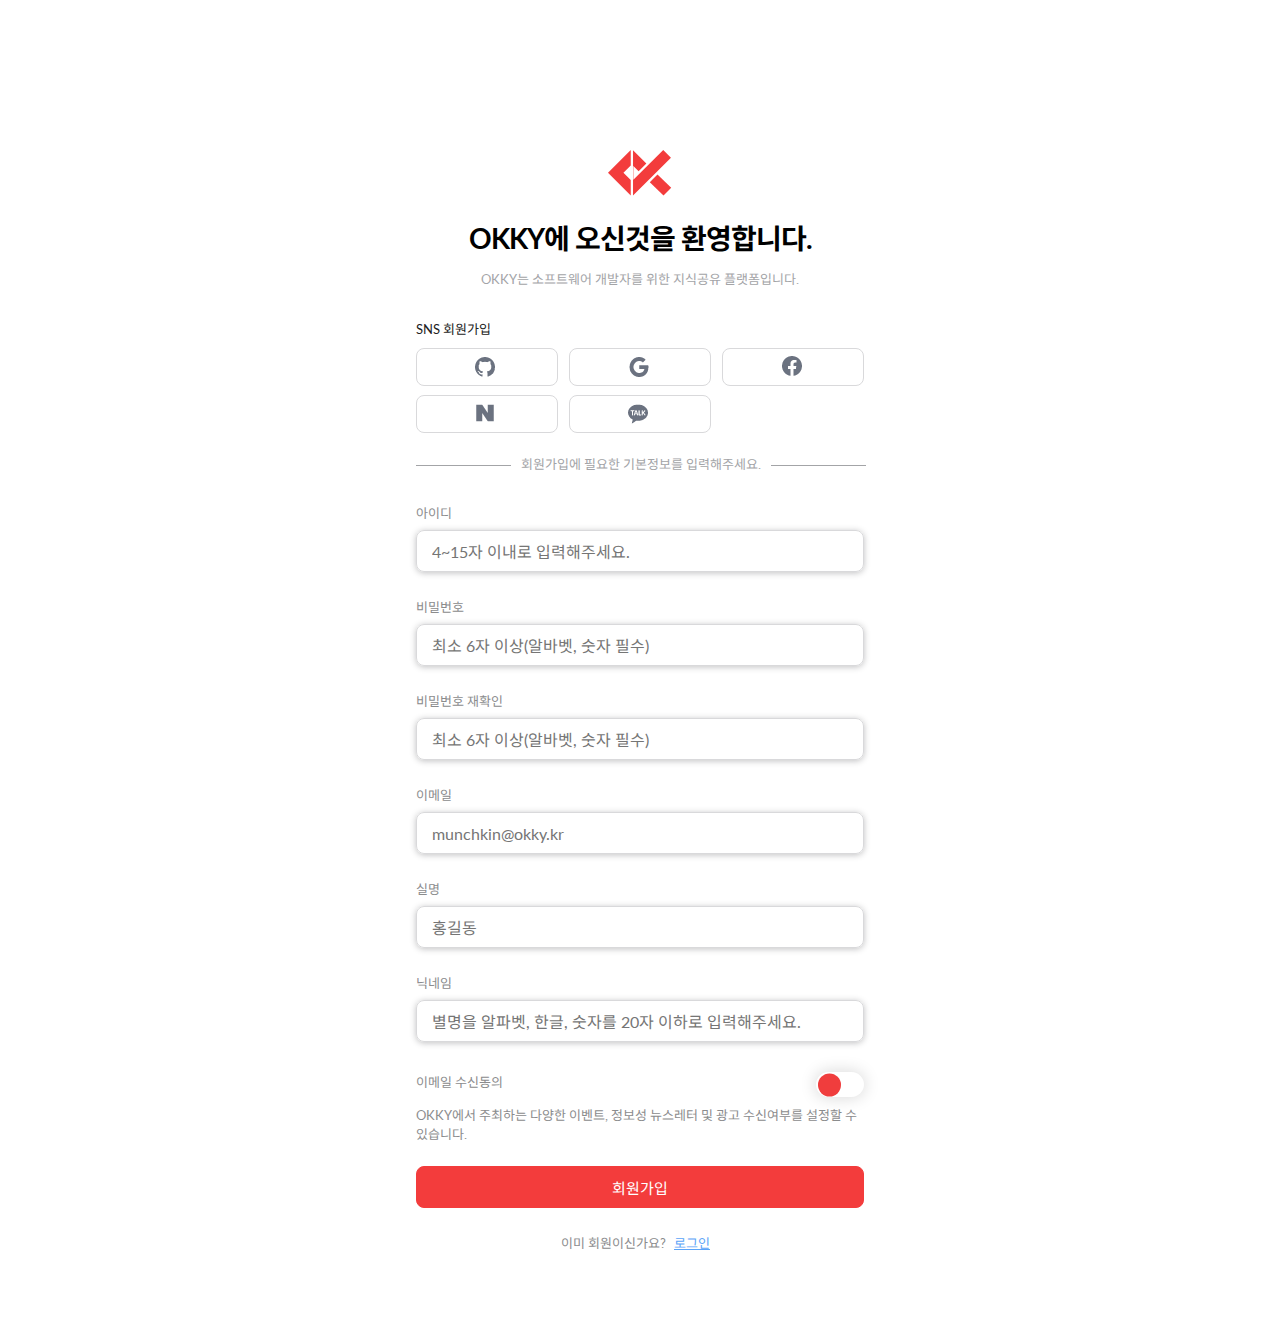
==== join.html @ 72973d8d "joinfinddd" ====
<!DOCTYPE html>
<html lang="en">
<head>
    <meta charset="UTF-8">
    <meta http-equiv="X-UA-Compatible" content="IE=edge">
    <meta name="viewport" content="width=device-width, initial-scale=1.0">
    <title>Okky</title>
    <link rel="stylesheet" href="./css/reset.css">
    <link rel="stylesheet" href="./css/Okky-1.css">
</head>
<body>
  <div id="div1">
        <a href="./kjh.html"><img class="logo" src="./img/okky.svg" alt="OKKY Logo"></a>
        <h2>OKKY에 오신것을 환영합니다.</h2>
        <p class="hh">OKKY는 소프트웨어 개발자를 위한 지식공유 플랫폼입니다.</p>
        <div class="div2">
            <span>SNS 회원가입</span>
            <div class="aimages">
                <a class="aa" href="https://github.com/login?client_id=ecbb8f7b235f3b66ae8e&return_to=%2Flogin%2Foauth%2Fauthorize%3Fclient_id%3Decbb8f7b235f3b66ae8e%26redirect_uri%3Dhttps%253A%252F%252Fapi.okky.kr%252Flogin%252Foauth2%252Fcode%252Fgithub%26response_type%3Dcode%26scope%3Dread%253Auser%26state%3Dth37thGwVHWTM0N-vVvhvsiIA3xQVYRRVGFkMN9-pJ0%253D"><svg class="im1"></svg></a>
                <a class="aa" href="https://accounts.google.com/o/oauth2/v2/auth/identifier?response_type=code&client_id=1095456345592-lli7avm065sg4fakic8434am7gs1rscb.apps.googleusercontent.com&scope=email%20profile&state=8hl2PBampcmRnlOyUBl8wSLp-oNUPfbdtELy7-XYH0s%3D&redirect_uri=https%3A%2F%2Fapi.okky.kr%2Flogin%2Foauth2%2Fcode%2Fgoogle&service=lso&flowName=GeneralOAuthFlow"><svg class="im2"></svg></a>
                <a class="aa" href="https://www.facebook.com/login.php?skip_api_login=1&api_key=1451111438499030&kid_directed_site=0&app_id=1451111438499030&signed_next=1&next=https%3A%2F%2Fwww.facebook.com%2Fv2.8%2Fdialog%2Foauth%3Fresponse_type%3Dcode%26client_id%3D1451111438499030%26scope%3Demail%26state%3D1s_onDC1MCR0wP8a1xtUHdFMAHl6KSqeeMHrH4_40yE%253D%26redirect_uri%3Dhttps%253A%252F%252Fapi.okky.kr%252Flogin%252Foauth2%252Fcode%252Ffacebook%26ret%3Dlogin%26fbapp_pres%3D0%26logger_id%3D7d56204e-c3ab-41b7-a15d-dfd7d40a88a0%26tp%3Dunspecified&cancel_url=https%3A%2F%2Fapi.okky.kr%2Flogin%2Foauth2%2Fcode%2Ffacebook%3Ferror%3Daccess_denied%26error_code%3D200%26error_description%3DPermissions%2Berror%26error_reason%3Duser_denied%26state%3D1s_onDC1MCR0wP8a1xtUHdFMAHl6KSqeeMHrH4_40yE%253D%23_%3D_&display=page&locale=ko_KR&pl_dbl=0"><svg class="im3"></svg></a>
                <a class="aa" href="https://nid.naver.com/oauth2.0/authorize?response_type=code&client_id=Vr0VLhUtPT00W8PYss0h&state=NHD8HmMSxzfPP7JuDSI17cdImrl9trHQnlspvpwkyBA%3D&redirect_uri=https://api.okky.kr/login/oauth2/code/naver"><svg class="im4"></svg></a>
                <a class="aa" href="https://accounts.kakao.com/login?continue=https%3A%2F%2Fkauth.kakao.com%2Foauth%2Fauthorize%3Fscope%3Dprofile%2520account_email%26response_type%3Dcode%26state%3DiZnYSV7W2B4M2nic1aXeA31Mgob1YiJVMNW8F_cypCk%253D%26redirect_uri%3Dhttps%253A%252F%252Fapi.okky.kr%252Flogin%252Foauth2%252Fcode%252Fkakao%26through_account%3Dtrue%26client_id%3D71f448832727a1037722d48ee92a0701"><svg class="im5"></svg></a>
            </div>
        </div>
        <div id="div3">

            <span>회원가입에 필요한 기본정보를 입력해주세요.</span>
            
        </div>
        <div id="form1">
             <form action="#">
                <div>
                    <div class="idbox">
                        <label for="">아이디</label>
                        <input type="text" class="box" placeholder="4~15자 이내로 입력해주세요."></input>                       
                    </div>
                    <div class="pwbox">
                        <label for="">비밀번호</label>
                        <input type="password" class="box" placeholder="최소 6자 이상(알바벳, 숫자 필수)"></input>
                    </div>
                    <div class="pwbox2">
                        <label for="">비밀번호 재확인</label>
                        <input type="password" class="box" placeholder="최소 6자 이상(알바벳, 숫자 필수)"></input>
                    </div>
                    <div class="email">
                        <label for="">이메일</label>
                        <input type="text" class="box" placeholder="munchkin@okky.kr"></input>                       
                    </div>
                    <div class="yname">
                        <label for="">실명</label>
                        <input type="text" class="box" placeholder="홍길동"></input>                       
                    </div>
                    <div class="nname">
                        <label for="">닉네임</label>
                        <input type="text" class="box" placeholder="별명을 알파벳, 한글, 숫자를 20자 이하로 입력해주세요."></input>                       
                    </div>
                </div>
              <div class="Explanation">
                <div class="emailY">
                    <label for="emailB" class="emailYY" >이메일 수신동의</label>
                    <input type="checkbox" id="toggle" hidden> 
                    <label for="toggle" class="toggleSwitch">
                      <span class="toggleButton"></span>
                    </label>                   
                </div>
                <p>OKKY에서 주최하는 다양한 이벤트, 정보성 뉴스레터 및 광고 수신여부를 설정할 수 있습니다.</p>
             </div>
                <div>
                    <input class="submit1" type="submit"  value="회원가입"></input>
                </div>
                <p class="loginyes">
                    <span>이미 회원이신가요?</span>
                    <a class="loginyesa" href=".//login.html">로그인</a>
                </p>
             </form>
          </div>    
   </div>  
</body>
</html>
---- css/Okky-1.css ----
body {      
          width: 100%; height: 1322px;
       }
  #div1 {
           width: 448px; height: 670px;
           position: relative;
           margin:0 auto;
           top: 150px;
        }   
  #div1 .logo {
           margin-left: auto;
           width: 65px;
           max-width: 100%;
           margin-right: auto;
           vertical-align: middle;
           display: block;
               }
#div1 h2 {     
           margin-top: 20px;
           font-weight: 700;
           font-size: 28px;
           text-align: center;
           letter-spacing: -1px
                }
#div1 .hh {       
             text-align: center;
             margin-top: 12px;
             font-size: 13px;
             color: #a3a4a7;
             margin-bottom: 30px;
                 }
#div1 .div2>span { 
             color: #222; font-size: 13px;             
                 }
div.aimages  {
             width: 450px;
             display: grid;
             grid-template-columns: 1fr 1fr 1fr ;
             gap:9px;
             margin-top: 10px;          
             }
div.aimages>a { 
             border: 1px solid #d9d9db;
             width: 142px; height: 38px;
             border-radius: 8px;
              }
div.aimages svg {
             margin-left: 57px;
             margin-top: 5px;
             width: 24px; height: 26px;
             
                }
div.aimages .im1 {
             background: url(../img/capgher.PNG);
                 } 
div.aimages .im2 {
             background: url(../img/capgher2.PNG);
                  }
div.aimages .im3 {
             background: url(../img/capgher3.PNG);
                  }
div.aimages .im4 {
             background: url(../img/capgher4.PNG);
                  }
div.aimages .im5 {
              background: url(../img/capgher5.PNG);
                  }


#div3{
             margin-top: 20px;
             position: relative;
             text-align: center;
             display: inline-block;
             width:450px;             
      }
#div3 span{
             font-size: 13px;
             color: #a3a4a7;
          }
#div3 span::after{
             position: absolute;
             top:12px;
             left:0;
             display: block;
             content: "";
             height: 1px;
             width: 95px;
             background-color: #a3a4a7;
                  }
#div3 span::before{
             position: absolute;
             display: block;
             content: "";
             top:12px;
             right:0;
             height: 1px;
             width: 95px;
             background-color: #a3a4a7;
                   }
#form1 { 
             margin-top: 30px;
       }
#form1 label{
             display :block;
             font-size: 13px;
             color: #8b8c8d;
            }
#form1 .box {
             width: 448px; height: 42px;
             border-radius: 8px;
             border: 1px solid #d9d9db;
             margin-top: 8px;
             box-shadow: 0 1px 6px 0 rgb(32 33 36 / 28%);
             font-size: 16px;
             padding-left: 15px;
            }
#form1 .pwbox {
              margin-top: 25px;
              }
#form1 .pwbox2 {
               margin-top: 25px;
               }
#form1 .email {
              margin-top: 25px;
              }
#form1 .yname {
              margin-top: 25px;
               }
#form1 .nname {
               margin-top: 25px;
               }
.emailY {
               display: flex;
               margin-top: 30px;
        }
.emailY .emailYY {
               font-size: 13px;
               color: #2b2c2c;
               width: 500px;
                   }
.toggleSwitch {
                width: 60px;
                height: 25px;
                display: block;
                position: relative;
                border-radius: 80px;
                background-color: #fff;
                box-shadow: 0 0 1rem 1px rgba(0 0 0 / 15%);
                cursor: pointer;
                  }
                  
.toggleSwitch .toggleButton {
                width: 23px;
                height: 23px;
                position: absolute;
                top: 50%;
                left: 2px;
                transform: translateY(-50%);
                    border-radius: 50%;
                    background: #f03d3d;
                            }
#toggle:checked ~ .toggleSwitch {
                background: #f03d3d;
                                }
                  
#toggle:checked ~ .toggleSwitch .toggleButton {
               left: calc(100% - 24px);
               background: #fff;
                                              }
                  
.toggleSwitch, .toggleButton {
               transition: all 0.2s ease-in;
                             }
#form1 .submit1 {
               width: 448px; height: 42px;
               border-radius: 8px;
               border: 1px solid var(--main-color);
               margin-top: 23px;
               background-color: var(--main-color);
               color: #fff;
               font-size: 15px;
                 }
.Explanation>p {
               text-align: left;
               font-size: 13px;
               color: #8b8c8d;
               margin-top: 8px;
           } 
#form1 .loginyes {
               font-size: 13px;
               color: #8b8c8d;
               margin-top: 25px;
               margin-left: 145px;
               margin-right: 145px;
                 }
#form1 .loginyes>a {          
               margin-left: 5px;
               color: #5ba4f8;
               text-decoration:underline;
                
                 }
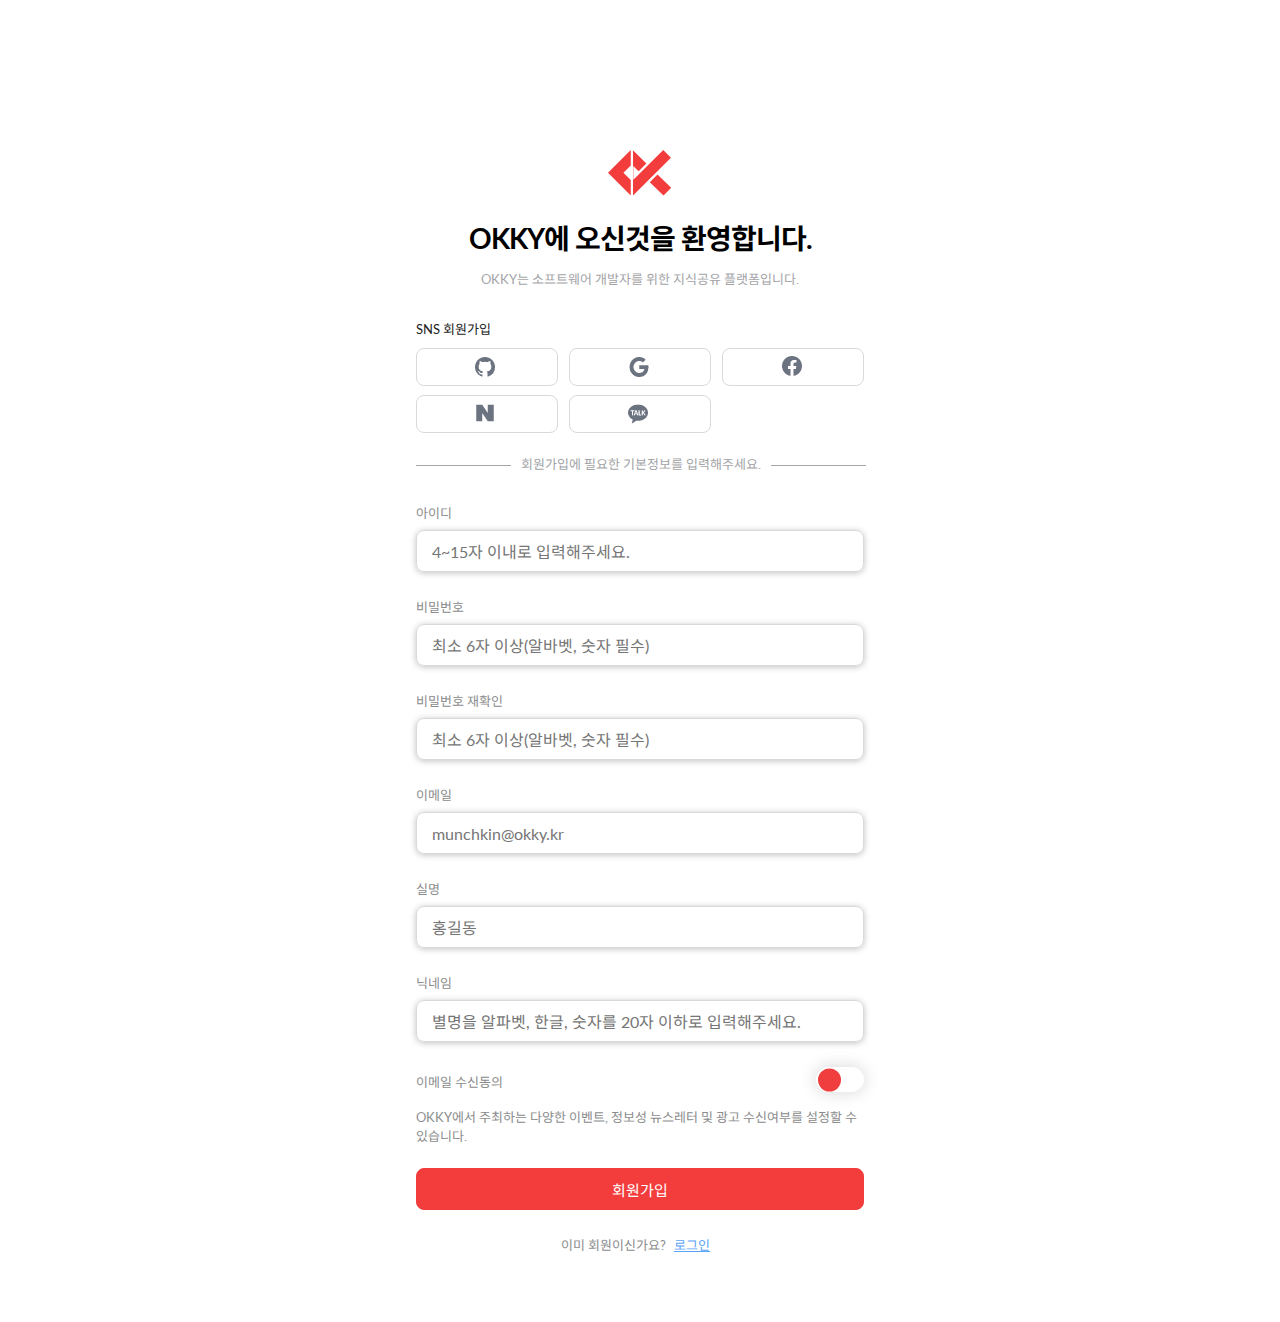
==== commit 81bd52a0: "login change" ====
--- a/join.html
+++ b/join.html
@@ -9,26 +9,27 @@
     <link rel="stylesheet" href="./css/Okky-1.css">
 </head>
 <body>
-  <div id="div1">
+    <!-- ----------------------------------------로고-------------------------------------------- -->
+  <div id="headerWrap">
         <a href="./kjh.html"><img class="logo" src="./img/okky.svg" alt="OKKY Logo"></a>
         <h2>OKKY에 오신것을 환영합니다.</h2>
-        <p class="hh">OKKY는 소프트웨어 개발자를 위한 지식공유 플랫폼입니다.</p>
-        <div class="div2">
+        <p class="Explanation">OKKY는 소프트웨어 개발자를 위한 지식공유 플랫폼입니다.</p>
+    <!-- --------------------------------------SNS로그인----------------------------------------------- -->
+        <div class="SNSlogin">
             <span>SNS 회원가입</span>
-            <div class="aimages">
-                <a class="aa" href="https://github.com/login?client_id=ecbb8f7b235f3b66ae8e&return_to=%2Flogin%2Foauth%2Fauthorize%3Fclient_id%3Decbb8f7b235f3b66ae8e%26redirect_uri%3Dhttps%253A%252F%252Fapi.okky.kr%252Flogin%252Foauth2%252Fcode%252Fgithub%26response_type%3Dcode%26scope%3Dread%253Auser%26state%3Dth37thGwVHWTM0N-vVvhvsiIA3xQVYRRVGFkMN9-pJ0%253D"><svg class="im1"></svg></a>
-                <a class="aa" href="https://accounts.google.com/o/oauth2/v2/auth/identifier?response_type=code&client_id=1095456345592-lli7avm065sg4fakic8434am7gs1rscb.apps.googleusercontent.com&scope=email%20profile&state=8hl2PBampcmRnlOyUBl8wSLp-oNUPfbdtELy7-XYH0s%3D&redirect_uri=https%3A%2F%2Fapi.okky.kr%2Flogin%2Foauth2%2Fcode%2Fgoogle&service=lso&flowName=GeneralOAuthFlow"><svg class="im2"></svg></a>
-                <a class="aa" href="https://www.facebook.com/login.php?skip_api_login=1&api_key=1451111438499030&kid_directed_site=0&app_id=1451111438499030&signed_next=1&next=https%3A%2F%2Fwww.facebook.com%2Fv2.8%2Fdialog%2Foauth%3Fresponse_type%3Dcode%26client_id%3D1451111438499030%26scope%3Demail%26state%3D1s_onDC1MCR0wP8a1xtUHdFMAHl6KSqeeMHrH4_40yE%253D%26redirect_uri%3Dhttps%253A%252F%252Fapi.okky.kr%252Flogin%252Foauth2%252Fcode%252Ffacebook%26ret%3Dlogin%26fbapp_pres%3D0%26logger_id%3D7d56204e-c3ab-41b7-a15d-dfd7d40a88a0%26tp%3Dunspecified&cancel_url=https%3A%2F%2Fapi.okky.kr%2Flogin%2Foauth2%2Fcode%2Ffacebook%3Ferror%3Daccess_denied%26error_code%3D200%26error_description%3DPermissions%2Berror%26error_reason%3Duser_denied%26state%3D1s_onDC1MCR0wP8a1xtUHdFMAHl6KSqeeMHrH4_40yE%253D%23_%3D_&display=page&locale=ko_KR&pl_dbl=0"><svg class="im3"></svg></a>
-                <a class="aa" href="https://nid.naver.com/oauth2.0/authorize?response_type=code&client_id=Vr0VLhUtPT00W8PYss0h&state=NHD8HmMSxzfPP7JuDSI17cdImrl9trHQnlspvpwkyBA%3D&redirect_uri=https://api.okky.kr/login/oauth2/code/naver"><svg class="im4"></svg></a>
-                <a class="aa" href="https://accounts.kakao.com/login?continue=https%3A%2F%2Fkauth.kakao.com%2Foauth%2Fauthorize%3Fscope%3Dprofile%2520account_email%26response_type%3Dcode%26state%3DiZnYSV7W2B4M2nic1aXeA31Mgob1YiJVMNW8F_cypCk%253D%26redirect_uri%3Dhttps%253A%252F%252Fapi.okky.kr%252Flogin%252Foauth2%252Fcode%252Fkakao%26through_account%3Dtrue%26client_id%3D71f448832727a1037722d48ee92a0701"><svg class="im5"></svg></a>
+            <div class="SNSimages">
+                <a href="https://github.com/login?client_id=ecbb8f7b235f3b66ae8e&return_to=%2Flogin%2Foauth%2Fauthorize%3Fclient_id%3Decbb8f7b235f3b66ae8e%26redirect_uri%3Dhttps%253A%252F%252Fapi.okky.kr%252Flogin%252Foauth2%252Fcode%252Fgithub%26response_type%3Dcode%26scope%3Dread%253Auser%26state%3Dth37thGwVHWTM0N-vVvhvsiIA3xQVYRRVGFkMN9-pJ0%253D"><svg class="im1"></svg></a>
+                <a href="https://accounts.google.com/o/oauth2/v2/auth/identifier?response_type=code&client_id=1095456345592-lli7avm065sg4fakic8434am7gs1rscb.apps.googleusercontent.com&scope=email%20profile&state=8hl2PBampcmRnlOyUBl8wSLp-oNUPfbdtELy7-XYH0s%3D&redirect_uri=https%3A%2F%2Fapi.okky.kr%2Flogin%2Foauth2%2Fcode%2Fgoogle&service=lso&flowName=GeneralOAuthFlow"><svg class="im2"></svg></a>
+                <a href="https://www.facebook.com/login.php?skip_api_login=1&api_key=1451111438499030&kid_directed_site=0&app_id=1451111438499030&signed_next=1&next=https%3A%2F%2Fwww.facebook.com%2Fv2.8%2Fdialog%2Foauth%3Fresponse_type%3Dcode%26client_id%3D1451111438499030%26scope%3Demail%26state%3D1s_onDC1MCR0wP8a1xtUHdFMAHl6KSqeeMHrH4_40yE%253D%26redirect_uri%3Dhttps%253A%252F%252Fapi.okky.kr%252Flogin%252Foauth2%252Fcode%252Ffacebook%26ret%3Dlogin%26fbapp_pres%3D0%26logger_id%3D7d56204e-c3ab-41b7-a15d-dfd7d40a88a0%26tp%3Dunspecified&cancel_url=https%3A%2F%2Fapi.okky.kr%2Flogin%2Foauth2%2Fcode%2Ffacebook%3Ferror%3Daccess_denied%26error_code%3D200%26error_description%3DPermissions%2Berror%26error_reason%3Duser_denied%26state%3D1s_onDC1MCR0wP8a1xtUHdFMAHl6KSqeeMHrH4_40yE%253D%23_%3D_&display=page&locale=ko_KR&pl_dbl=0"><svg class="im3"></svg></a>
+                <a href="https://nid.naver.com/oauth2.0/authorize?response_type=code&client_id=Vr0VLhUtPT00W8PYss0h&state=NHD8HmMSxzfPP7JuDSI17cdImrl9trHQnlspvpwkyBA%3D&redirect_uri=https://api.okky.kr/login/oauth2/code/naver"><svg class="im4"></svg></a>
+                <a href="https://accounts.kakao.com/login?continue=https%3A%2F%2Fkauth.kakao.com%2Foauth%2Fauthorize%3Fscope%3Dprofile%2520account_email%26response_type%3Dcode%26state%3DiZnYSV7W2B4M2nic1aXeA31Mgob1YiJVMNW8F_cypCk%253D%26redirect_uri%3Dhttps%253A%252F%252Fapi.okky.kr%252Flogin%252Foauth2%252Fcode%252Fkakao%26through_account%3Dtrue%26client_id%3D71f448832727a1037722d48ee92a0701"><svg class="im5"></svg></a>
             </div>
         </div>
-        <div id="div3">
-
-            <span>회원가입에 필요한 기본정보를 입력해주세요.</span>
-            
+    <!-- ---------------------------------------회원가입정보--------------------------------------------- -->
+        <div id="signUptitle">
+            <span>회원가입에 필요한 기본정보를 입력해주세요.</span>            
         </div>
-        <div id="form1">
+        <div id="lnformation">
              <form action="#">
                 <div>
                     <div class="idbox">
@@ -39,26 +40,27 @@
                         <label for="">비밀번호</label>
                         <input type="password" class="box" placeholder="최소 6자 이상(알바벳, 숫자 필수)"></input>
                     </div>
-                    <div class="pwbox2">
+                    <div class="pwConfirm">
                         <label for="">비밀번호 재확인</label>
                         <input type="password" class="box" placeholder="최소 6자 이상(알바벳, 숫자 필수)"></input>
                     </div>
-                    <div class="email">
+                    <div class="emaillabel">
                         <label for="">이메일</label>
                         <input type="text" class="box" placeholder="munchkin@okky.kr"></input>                       
                     </div>
-                    <div class="yname">
+                    <div class="name">
                         <label for="">실명</label>
                         <input type="text" class="box" placeholder="홍길동"></input>                       
                     </div>
-                    <div class="nname">
+                    <div class="nickname">
                         <label for="">닉네임</label>
                         <input type="text" class="box" placeholder="별명을 알파벳, 한글, 숫자를 20자 이하로 입력해주세요."></input>                       
                     </div>
                 </div>
-              <div class="Explanation">
-                <div class="emailY">
-                    <label for="emailB" class="emailYY" >이메일 수신동의</label>
+    <!-- -------------------------------이메일수신 동의 및 가입----------------------------------------------- -->
+              <div class="emailbox">
+                <div class="email">
+                    <label for="email" class="emailtext" >이메일 수신동의</label>
                     <input type="checkbox" id="toggle" hidden> 
                     <label for="toggle" class="toggleSwitch">
                       <span class="toggleButton"></span>
@@ -67,11 +69,11 @@
                 <p>OKKY에서 주최하는 다양한 이벤트, 정보성 뉴스레터 및 광고 수신여부를 설정할 수 있습니다.</p>
              </div>
                 <div>
-                    <input class="submit1" type="submit"  value="회원가입"></input>
+                    <input class="submit" type="submit"  value="회원가입"></input>
                 </div>
-                <p class="loginyes">
+                <p class="loginbox">
                     <span>이미 회원이신가요?</span>
-                    <a class="loginyesa" href=".//login.html">로그인</a>
+                    <a href=".//login.html">로그인</a>
                 </p>
              </form>
           </div>    
--- a/css/Okky-1.css
+++ b/css/Okky-1.css
@@ -1,13 +1,14 @@
  body {      
           width: 100%; height: 1322px;
        }
-  #div1 {
+    /*----------------------------------------로고--------------------------------------------*/
+  #headerWrap {
            width: 448px; height: 670px;
            position: relative;
            margin:0 auto;
            top: 150px;
         }   
-  #div1 .logo {
+  #headerWrap .logo {
            margin-left: auto;
            width: 65px;
            max-width: 100%;
@@ -15,70 +16,70 @@
            vertical-align: middle;
            display: block;
                }
-#div1 h2 {     
+#headerWrap h2 {     
            margin-top: 20px;
            font-weight: 700;
            font-size: 28px;
            text-align: center;
            letter-spacing: -1px
                 }
-#div1 .hh {       
+#headerWrap .Explanation {       
              text-align: center;
              margin-top: 12px;
              font-size: 13px;
              color: #a3a4a7;
              margin-bottom: 30px;
                  }
-#div1 .div2>span { 
+/*--------------------------------------SNS로그인-----------------------------------------------*/
+#headerWrap .SNSlogin>span { 
              color: #222; font-size: 13px;             
                  }
-div.aimages  {
+div.SNSimages  {
              width: 450px;
              display: grid;
              grid-template-columns: 1fr 1fr 1fr ;
              gap:9px;
              margin-top: 10px;          
              }
-div.aimages>a { 
+div.SNSimages>a { 
              border: 1px solid #d9d9db;
              width: 142px; height: 38px;
              border-radius: 8px;
               }
-div.aimages svg {
+div.SNSimages svg {
              margin-left: 57px;
              margin-top: 5px;
              width: 24px; height: 26px;
              
                 }
-div.aimages .im1 {
+div.SNSimages .im1 {
              background: url(../img/capgher.PNG);
                  } 
-div.aimages .im2 {
+div.SNSimages .im2 {
              background: url(../img/capgher2.PNG);
                   }
-div.aimages .im3 {
+div.SNSimages .im3 {
              background: url(../img/capgher3.PNG);
                   }
-div.aimages .im4 {
+div.SNSimages .im4 {
              background: url(../img/capgher4.PNG);
                   }
-div.aimages .im5 {
+div.SNSimages .im5 {
               background: url(../img/capgher5.PNG);
                   }
-
-
-#div3{
+/* ---------------------------------------회원가입정보---------------------------------------------*/
+#signUptitle {
              margin-top: 20px;
              position: relative;
              text-align: center;
              display: inline-block;
              width:450px;             
-      }
-#div3 span{
+       }
+#signUptitle span{
              font-size: 13px;
              color: #a3a4a7;
           }
-#div3 span::after{
+#signUptitle span::after{
              position: absolute;
              top:12px;
              left:0;
@@ -88,7 +89,7 @@
              width: 95px;
              background-color: #a3a4a7;
                   }
-#div3 span::before{
+#signUptitle span::before{
              position: absolute;
              display: block;
              content: "";
@@ -98,15 +99,15 @@
              width: 95px;
              background-color: #a3a4a7;
                    }
-#form1 { 
+#lnformation { 
              margin-top: 30px;
        }
-#form1 label{
+#lnformation label{
              display :block;
              font-size: 13px;
              color: #8b8c8d;
             }
-#form1 .box {
+#lnformation .box {
              width: 448px; height: 42px;
              border-radius: 8px;
              border: 1px solid #d9d9db;
@@ -115,26 +116,27 @@
              font-size: 16px;
              padding-left: 15px;
             }
-#form1 .pwbox {
+#lnformation .pwbox {
               margin-top: 25px;
               }
-#form1 .pwbox2 {
+#lnformation .pwConfirm {
                margin-top: 25px;
                }
-#form1 .email {
+#lnformation .emaillabel {
               margin-top: 25px;
               }
-#form1 .yname {
+#lnformation .name {
               margin-top: 25px;
                }
-#form1 .nname {
+#lnformation .nickname {
                margin-top: 25px;
                }
-.emailY {
+/* -------------------------------이메일수신 동의 및 가입-----------------------------------------------*/
+.email {
                display: flex;
                margin-top: 30px;
         }
-.emailY .emailYY {
+.email .emailtext {
                font-size: 13px;
                color: #2b2c2c;
                width: 500px;
@@ -148,6 +150,7 @@
                 background-color: #fff;
                 box-shadow: 0 0 1rem 1px rgba(0 0 0 / 15%);
                 cursor: pointer;
+                margin-top: -5px;
                   }
                   
 .toggleSwitch .toggleButton {
@@ -172,7 +175,7 @@
 .toggleSwitch, .toggleButton {
                transition: all 0.2s ease-in;
                              }
-#form1 .submit1 {
+#lnformation .submit {
                width: 448px; height: 42px;
                border-radius: 8px;
                border: 1px solid var(--main-color);
@@ -181,20 +184,20 @@
                color: #fff;
                font-size: 15px;
                  }
-.Explanation>p {
+.emailbox>p {
                text-align: left;
                font-size: 13px;
                color: #8b8c8d;
-               margin-top: 8px;
+               margin-top: 15px;
            } 
-#form1 .loginyes {
+#lnformation .loginbox {
                font-size: 13px;
                color: #8b8c8d;
                margin-top: 25px;
                margin-left: 145px;
                margin-right: 145px;
                  }
-#form1 .loginyes>a {          
+#lnformation .loginbox>a {          
                margin-left: 5px;
                color: #5ba4f8;
                text-decoration:underline;
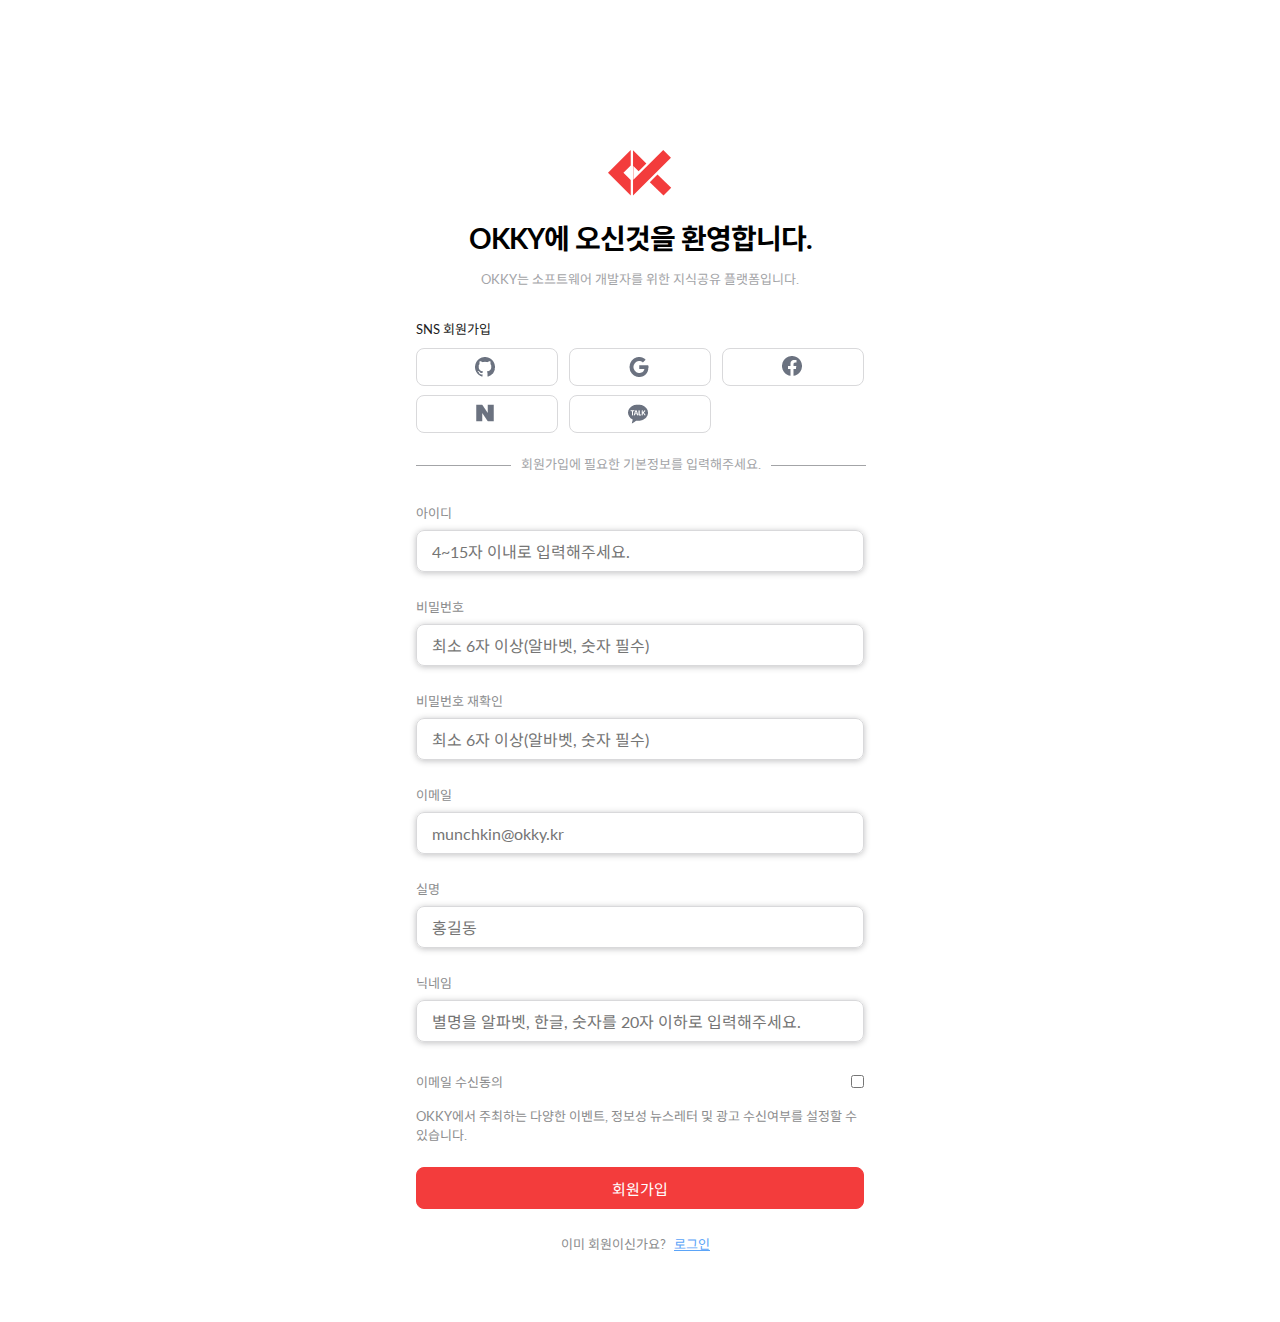
==== commit d66c9051: "checkbox" ====
--- a/join.html
+++ b/join.html
@@ -33,37 +33,40 @@
              <form action="#">
                 <div>
                     <div class="idbox">
-                        <label for="">아이디</label>
-                        <input type="text" class="box" placeholder="4~15자 이내로 입력해주세요."></input>                       
+                        <label for="id">아이디</label>
+                        <input name="id" id="id"  minlength="4" maxlength="15" type="text" class="box" placeholder="4~15자 이내로 입력해주세요.">                       
                     </div>
                     <div class="pwbox">
-                        <label for="">비밀번호</label>
-                        <input type="password" class="box" placeholder="최소 6자 이상(알바벳, 숫자 필수)"></input>
+                        <label for="password">비밀번호</label>
+                        <input name="password" id="passwrod" minlength="6" maxlength="15" type="password" class="box" placeholder="최소 6자 이상(알바벳, 숫자 필수)">
                     </div>
                     <div class="pwConfirm">
-                        <label for="">비밀번호 재확인</label>
-                        <input type="password" class="box" placeholder="최소 6자 이상(알바벳, 숫자 필수)"></input>
+                        <label for="passwordCheck">비밀번호 재확인</label>
+                        <input name="passwordCheck" id="passwrodCheck" minlength="6" maxlength="15" type="password" class="box" placeholder="최소 6자 이상(알바벳, 숫자 필수)">
                     </div>
                     <div class="emaillabel">
-                        <label for="">이메일</label>
-                        <input type="text" class="box" placeholder="munchkin@okky.kr"></input>                       
+                        <label for="email">이메일</label>
+                        <input name="email" id="email" type="text" class="box" placeholder="munchkin@okky.kr">                       
                     </div>
                     <div class="name">
-                        <label for="">실명</label>
-                        <input type="text" class="box" placeholder="홍길동"></input>                       
+                        <label for="name">실명</label>
+                        <input name="name" id="name"  type="text" class="box" placeholder="홍길동">                       
                     </div>
                     <div class="nickname">
-                        <label for="">닉네임</label>
-                        <input type="text" class="box" placeholder="별명을 알파벳, 한글, 숫자를 20자 이하로 입력해주세요."></input>                       
+                        <label for="nickname">닉네임</label>
+                        <input name="nickname" id="nickname" type="text" class="box" placeholder="별명을 알파벳, 한글, 숫자를 20자 이하로 입력해주세요.">                       
                     </div>
                 </div>
     <!-- -------------------------------이메일수신 동의 및 가입----------------------------------------------- -->
               <div class="emailbox">
                 <div class="email">
-                    <label for="email" class="emailtext" >이메일 수신동의</label>
-                    <input type="checkbox" id="toggle" hidden> 
+                    <label for="emailReceive" class="emailtext" >이메일 수신동의</label>
+                    <!-- <input type="checkbox" id="toggle" hidden> 
                     <label for="toggle" class="toggleSwitch">
-                      <span class="toggleButton"></span>
+                      <span class="toggleButton"></span> -->
+                      <input type="checkbox" name="emailReceive" id="emailReceive">
+                      <!-- <input type="radio" name="aree">
+                      <input type="radio" name="isagree"> -->
                     </label>                   
                 </div>
                 <p>OKKY에서 주최하는 다양한 이벤트, 정보성 뉴스레터 및 광고 수신여부를 설정할 수 있습니다.</p>
--- a/css/Okky-1.css
+++ b/css/Okky-1.css
@@ -141,7 +141,7 @@
                color: #2b2c2c;
                width: 500px;
                    }
-.toggleSwitch {
+/* .toggleSwitch {
                 width: 60px;
                 height: 25px;
                 display: block;
@@ -162,7 +162,7 @@
                 transform: translateY(-50%);
                     border-radius: 50%;
                     background: #f03d3d;
-                            }
+                            } */
 #toggle:checked ~ .toggleSwitch {
                 background: #f03d3d;
                                 }
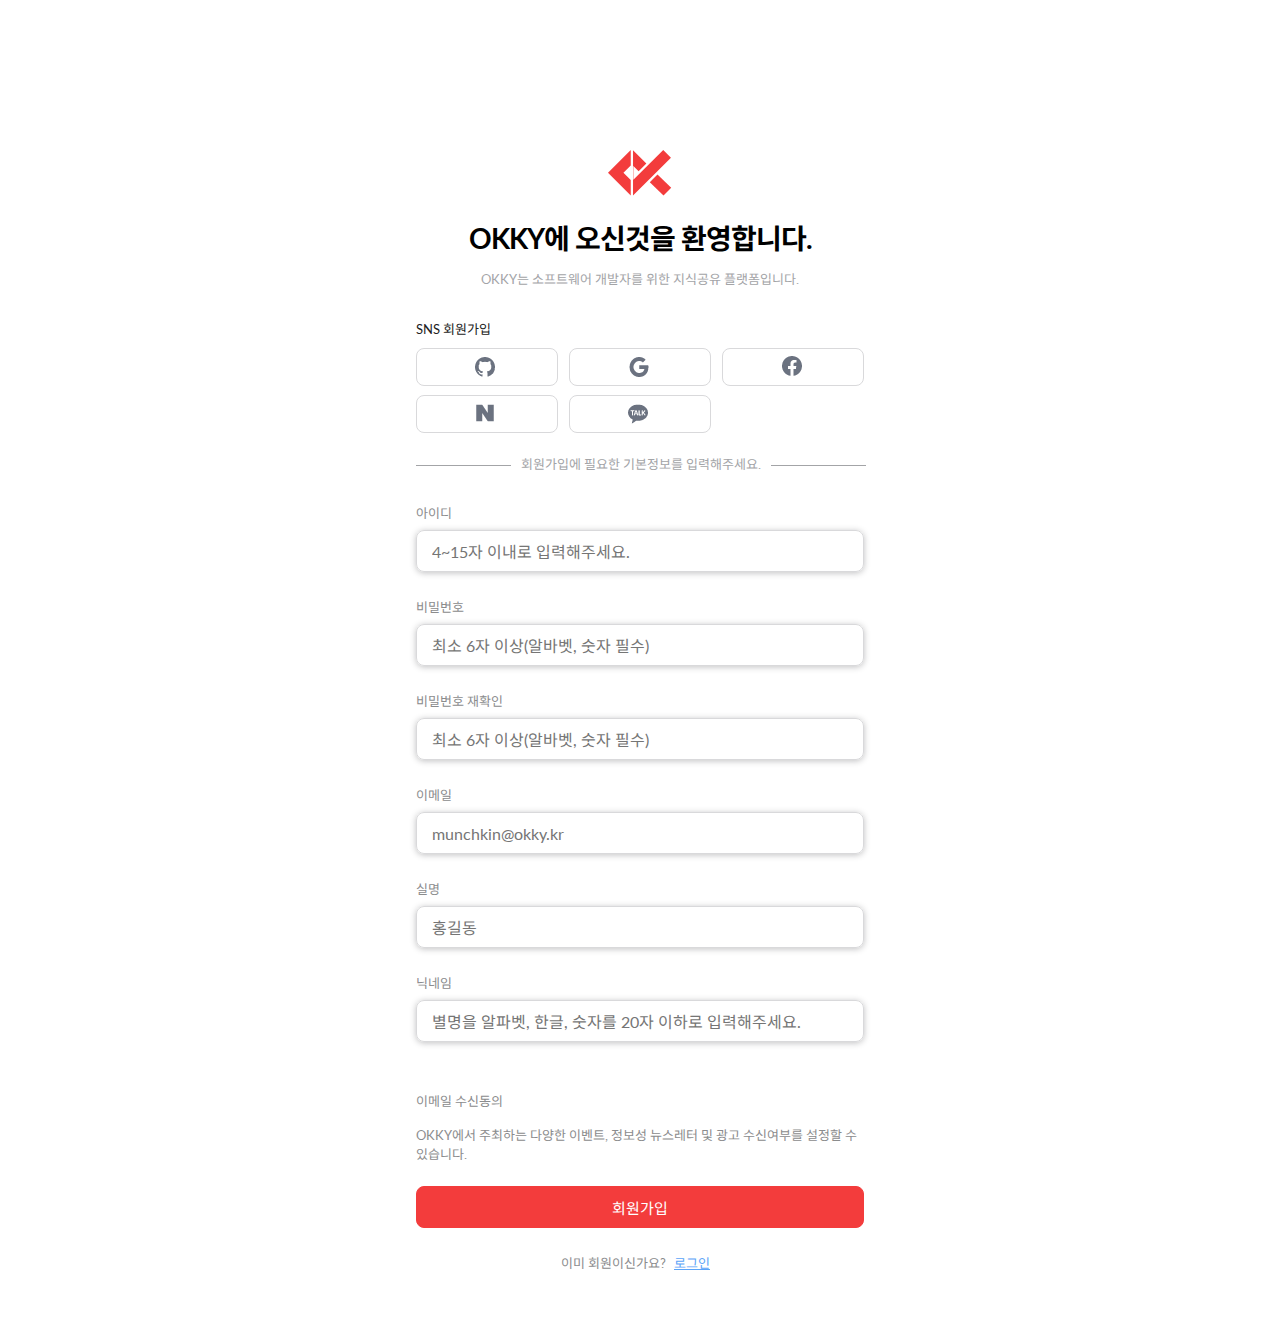
==== commit 0eae53e5: "test" ====
--- a/join.html
+++ b/join.html
@@ -30,43 +30,41 @@
             <span>회원가입에 필요한 기본정보를 입력해주세요.</span>            
         </div>
         <div id="lnformation">
-             <form action="#">
+             <form>
                 <div>
                     <div class="idbox">
-                        <label for="id">아이디</label>
-                        <input name="id" id="id"  minlength="4" maxlength="15" type="text" class="box" placeholder="4~15자 이내로 입력해주세요.">                       
+                        <label for="">아이디</label>
+                        <input type="text" class="box" placeholder="4~15자 이내로 입력해주세요.">                       
                     </div>
                     <div class="pwbox">
-                        <label for="password">비밀번호</label>
-                        <input name="password" id="passwrod" minlength="6" maxlength="15" type="password" class="box" placeholder="최소 6자 이상(알바벳, 숫자 필수)">
+                        <label for="">비밀번호</label>
+                        <input type="password" class="box" placeholder="최소 6자 이상(알바벳, 숫자 필수)">
                     </div>
                     <div class="pwConfirm">
-                        <label for="passwordCheck">비밀번호 재확인</label>
-                        <input name="passwordCheck" id="passwrodCheck" minlength="6" maxlength="15" type="password" class="box" placeholder="최소 6자 이상(알바벳, 숫자 필수)">
+                        <label>비밀번호 재확인</label>
+                        <input name="passwordCheck" id="password" type="password" class="box" placeholder="최소 6자 이상(알바벳, 숫자 필수)">
                     </div>
                     <div class="emaillabel">
-                        <label for="email">이메일</label>
-                        <input name="email" id="email" type="text" class="box" placeholder="munchkin@okky.kr">                       
+                        <label for="">이메일</label>
+                        <input type="text" class="box" placeholder="munchkin@okky.kr">                       
                     </div>
                     <div class="name">
-                        <label for="name">실명</label>
-                        <input name="name" id="name"  type="text" class="box" placeholder="홍길동">                       
+                        <label for="">실명</label>
+                        <input type="text" class="box" placeholder="홍길동">                       
                     </div>
                     <div class="nickname">
-                        <label for="nickname">닉네임</label>
-                        <input name="nickname" id="nickname" type="text" class="box" placeholder="별명을 알파벳, 한글, 숫자를 20자 이하로 입력해주세요.">                       
+                        <label for="">닉네임</label>
+                        <input type="text" class="box" placeholder="별명을 알파벳, 한글, 숫자를 20자 이하로 입력해주세요.">
+                        <input type="text">                       
                     </div>
                 </div>
     <!-- -------------------------------이메일수신 동의 및 가입----------------------------------------------- -->
               <div class="emailbox">
                 <div class="email">
-                    <label for="emailReceive" class="emailtext" >이메일 수신동의</label>
-                    <!-- <input type="checkbox" id="toggle" hidden> 
+                    <label  class="emailtext" >이메일 수신동의</label>
+                    <input type="checkbox" id="toggle" hidden> 
                     <label for="toggle" class="toggleSwitch">
-                      <span class="toggleButton"></span> -->
-                      <input type="checkbox" name="emailReceive" id="emailReceive">
-                      <!-- <input type="radio" name="aree">
-                      <input type="radio" name="isagree"> -->
+                      <span class="toggleButton"></span>
                     </label>                   
                 </div>
                 <p>OKKY에서 주최하는 다양한 이벤트, 정보성 뉴스레터 및 광고 수신여부를 설정할 수 있습니다.</p>
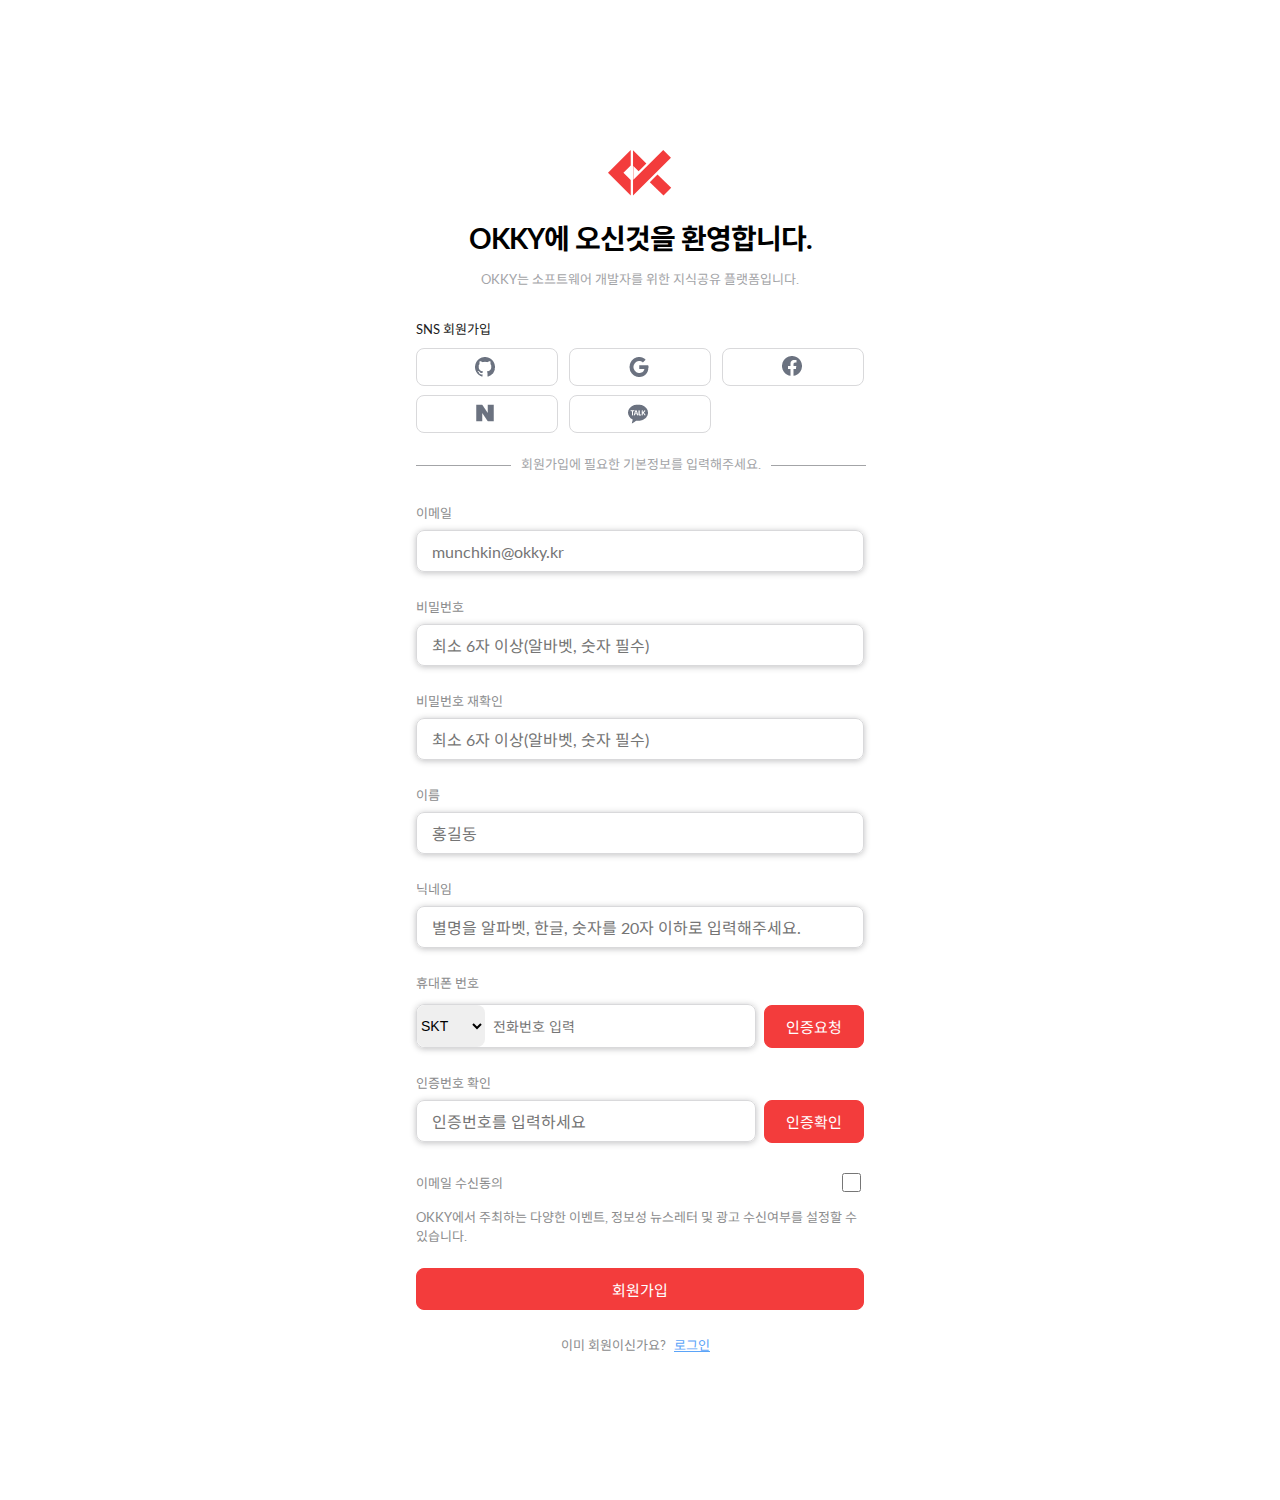
==== commit cb55a5fd: "phonenumber" ====
--- a/join.html
+++ b/join.html
@@ -1,5 +1,6 @@
 <!DOCTYPE html>
 <html lang="en">
+
 <head>
     <meta charset="UTF-8">
     <meta http-equiv="X-UA-Compatible" content="IE=edge">
@@ -8,76 +9,115 @@
     <link rel="stylesheet" href="./css/reset.css">
     <link rel="stylesheet" href="./css/Okky-1.css">
 </head>
+
 <body>
     <!-- ----------------------------------------로고-------------------------------------------- -->
-  <div id="headerWrap">
+    <div id="headerWrap">
         <a href="./kjh.html"><img class="logo" src="./img/okky.svg" alt="OKKY Logo"></a>
         <h2>OKKY에 오신것을 환영합니다.</h2>
         <p class="Explanation">OKKY는 소프트웨어 개발자를 위한 지식공유 플랫폼입니다.</p>
-    <!-- --------------------------------------SNS로그인----------------------------------------------- -->
+        <!-- --------------------------------------SNS로그인----------------------------------------------- -->
         <div class="SNSlogin">
             <span>SNS 회원가입</span>
             <div class="SNSimages">
-                <a href="https://github.com/login?client_id=ecbb8f7b235f3b66ae8e&return_to=%2Flogin%2Foauth%2Fauthorize%3Fclient_id%3Decbb8f7b235f3b66ae8e%26redirect_uri%3Dhttps%253A%252F%252Fapi.okky.kr%252Flogin%252Foauth2%252Fcode%252Fgithub%26response_type%3Dcode%26scope%3Dread%253Auser%26state%3Dth37thGwVHWTM0N-vVvhvsiIA3xQVYRRVGFkMN9-pJ0%253D"><svg class="im1"></svg></a>
-                <a href="https://accounts.google.com/o/oauth2/v2/auth/identifier?response_type=code&client_id=1095456345592-lli7avm065sg4fakic8434am7gs1rscb.apps.googleusercontent.com&scope=email%20profile&state=8hl2PBampcmRnlOyUBl8wSLp-oNUPfbdtELy7-XYH0s%3D&redirect_uri=https%3A%2F%2Fapi.okky.kr%2Flogin%2Foauth2%2Fcode%2Fgoogle&service=lso&flowName=GeneralOAuthFlow"><svg class="im2"></svg></a>
-                <a href="https://www.facebook.com/login.php?skip_api_login=1&api_key=1451111438499030&kid_directed_site=0&app_id=1451111438499030&signed_next=1&next=https%3A%2F%2Fwww.facebook.com%2Fv2.8%2Fdialog%2Foauth%3Fresponse_type%3Dcode%26client_id%3D1451111438499030%26scope%3Demail%26state%3D1s_onDC1MCR0wP8a1xtUHdFMAHl6KSqeeMHrH4_40yE%253D%26redirect_uri%3Dhttps%253A%252F%252Fapi.okky.kr%252Flogin%252Foauth2%252Fcode%252Ffacebook%26ret%3Dlogin%26fbapp_pres%3D0%26logger_id%3D7d56204e-c3ab-41b7-a15d-dfd7d40a88a0%26tp%3Dunspecified&cancel_url=https%3A%2F%2Fapi.okky.kr%2Flogin%2Foauth2%2Fcode%2Ffacebook%3Ferror%3Daccess_denied%26error_code%3D200%26error_description%3DPermissions%2Berror%26error_reason%3Duser_denied%26state%3D1s_onDC1MCR0wP8a1xtUHdFMAHl6KSqeeMHrH4_40yE%253D%23_%3D_&display=page&locale=ko_KR&pl_dbl=0"><svg class="im3"></svg></a>
-                <a href="https://nid.naver.com/oauth2.0/authorize?response_type=code&client_id=Vr0VLhUtPT00W8PYss0h&state=NHD8HmMSxzfPP7JuDSI17cdImrl9trHQnlspvpwkyBA%3D&redirect_uri=https://api.okky.kr/login/oauth2/code/naver"><svg class="im4"></svg></a>
-                <a href="https://accounts.kakao.com/login?continue=https%3A%2F%2Fkauth.kakao.com%2Foauth%2Fauthorize%3Fscope%3Dprofile%2520account_email%26response_type%3Dcode%26state%3DiZnYSV7W2B4M2nic1aXeA31Mgob1YiJVMNW8F_cypCk%253D%26redirect_uri%3Dhttps%253A%252F%252Fapi.okky.kr%252Flogin%252Foauth2%252Fcode%252Fkakao%26through_account%3Dtrue%26client_id%3D71f448832727a1037722d48ee92a0701"><svg class="im5"></svg></a>
+                <a
+                    href="https://github.com/login?client_id=ecbb8f7b235f3b66ae8e&return_to=%2Flogin%2Foauth%2Fauthorize%3Fclient_id%3Decbb8f7b235f3b66ae8e%26redirect_uri%3Dhttps%253A%252F%252Fapi.okky.kr%252Flogin%252Foauth2%252Fcode%252Fgithub%26response_type%3Dcode%26scope%3Dread%253Auser%26state%3Dth37thGwVHWTM0N-vVvhvsiIA3xQVYRRVGFkMN9-pJ0%253D"><svg
+                        class="im1"></svg></a>
+                <a
+                    href="https://accounts.google.com/o/oauth2/v2/auth/identifier?response_type=code&client_id=1095456345592-lli7avm065sg4fakic8434am7gs1rscb.apps.googleusercontent.com&scope=email%20profile&state=8hl2PBampcmRnlOyUBl8wSLp-oNUPfbdtELy7-XYH0s%3D&redirect_uri=https%3A%2F%2Fapi.okky.kr%2Flogin%2Foauth2%2Fcode%2Fgoogle&service=lso&flowName=GeneralOAuthFlow"><svg
+                        class="im2"></svg></a>
+                <a
+                    href="https://www.facebook.com/login.php?skip_api_login=1&api_key=1451111438499030&kid_directed_site=0&app_id=1451111438499030&signed_next=1&next=https%3A%2F%2Fwww.facebook.com%2Fv2.8%2Fdialog%2Foauth%3Fresponse_type%3Dcode%26client_id%3D1451111438499030%26scope%3Demail%26state%3D1s_onDC1MCR0wP8a1xtUHdFMAHl6KSqeeMHrH4_40yE%253D%26redirect_uri%3Dhttps%253A%252F%252Fapi.okky.kr%252Flogin%252Foauth2%252Fcode%252Ffacebook%26ret%3Dlogin%26fbapp_pres%3D0%26logger_id%3D7d56204e-c3ab-41b7-a15d-dfd7d40a88a0%26tp%3Dunspecified&cancel_url=https%3A%2F%2Fapi.okky.kr%2Flogin%2Foauth2%2Fcode%2Ffacebook%3Ferror%3Daccess_denied%26error_code%3D200%26error_description%3DPermissions%2Berror%26error_reason%3Duser_denied%26state%3D1s_onDC1MCR0wP8a1xtUHdFMAHl6KSqeeMHrH4_40yE%253D%23_%3D_&display=page&locale=ko_KR&pl_dbl=0"><svg
+                        class="im3"></svg></a>
+                <a
+                    href="https://nid.naver.com/oauth2.0/authorize?response_type=code&client_id=Vr0VLhUtPT00W8PYss0h&state=NHD8HmMSxzfPP7JuDSI17cdImrl9trHQnlspvpwkyBA%3D&redirect_uri=https://api.okky.kr/login/oauth2/code/naver"><svg
+                        class="im4"></svg></a>
+                <a
+                    href="https://accounts.kakao.com/login?continue=https%3A%2F%2Fkauth.kakao.com%2Foauth%2Fauthorize%3Fscope%3Dprofile%2520account_email%26response_type%3Dcode%26state%3DiZnYSV7W2B4M2nic1aXeA31Mgob1YiJVMNW8F_cypCk%253D%26redirect_uri%3Dhttps%253A%252F%252Fapi.okky.kr%252Flogin%252Foauth2%252Fcode%252Fkakao%26through_account%3Dtrue%26client_id%3D71f448832727a1037722d48ee92a0701"><svg
+                        class="im5"></svg></a>
             </div>
         </div>
-    <!-- ---------------------------------------회원가입정보--------------------------------------------- -->
+        <!-- ---------------------------------------회원가입정보--------------------------------------------- -->
         <div id="signUptitle">
-            <span>회원가입에 필요한 기본정보를 입력해주세요.</span>            
+            <span>회원가입에 필요한 기본정보를 입력해주세요.</span>
         </div>
         <div id="lnformation">
-             <form>
+            <form action="#">
                 <div>
-                    <div class="idbox">
-                        <label for="">아이디</label>
-                        <input type="text" class="box" placeholder="4~15자 이내로 입력해주세요.">                       
+                    <div class="emaillabel">
+                        <label for="email">이메일</label>
+                        <input name="email" id="email" type="text" class="box" placeholder="munchkin@okky.kr">
                     </div>
                     <div class="pwbox">
-                        <label for="">비밀번호</label>
-                        <input type="password" class="box" placeholder="최소 6자 이상(알바벳, 숫자 필수)">
+                        <label for="password">비밀번호</label>
+                        <input name="password" id="passwrod" minlength="6" maxlength="15" type="password" class="box"
+                            placeholder="최소 6자 이상(알바벳, 숫자 필수)">
                     </div>
                     <div class="pwConfirm">
-                        <label>비밀번호 재확인</label>
-                        <input name="passwordCheck" id="password" type="password" class="box" placeholder="최소 6자 이상(알바벳, 숫자 필수)">
+                        <label for="passwordCheck">비밀번호 재확인</label>
+                        <input name="passwordCheck" id="passwrodCheck" minlength="6" maxlength="15" type="password"
+                            class="box" placeholder="최소 6자 이상(알바벳, 숫자 필수)">
                     </div>
-                    <div class="emaillabel">
-                        <label for="">이메일</label>
-                        <input type="text" class="box" placeholder="munchkin@okky.kr">                       
-                    </div>
+
                     <div class="name">
-                        <label for="">실명</label>
-                        <input type="text" class="box" placeholder="홍길동">                       
+                        <label for="name">이름</label>
+                        <input name="name" id="name" type="text" class="box" placeholder="홍길동">
                     </div>
                     <div class="nickname">
-                        <label for="">닉네임</label>
-                        <input type="text" class="box" placeholder="별명을 알파벳, 한글, 숫자를 20자 이하로 입력해주세요.">
-                        <input type="text">                       
+                        <label for="nickname">닉네임</label>
+                        <input name="nickname" id="nickname" type="text" class="box"
+                            placeholder="별명을 알파벳, 한글, 숫자를 20자 이하로 입력해주세요.">
+                    </div>
+                    <div class="phoneNumber">
+                        <label for="phoneNumber">휴대폰 번호</label>
+                        <div class="boxbundle">
+                            <div id="phoneinfo">
+                                <select name="newsAgency" id="newsAgency">
+                                    <option value="SKT">SKT</option>
+                                    <option value="KT">KT</option>
+                                    <option value="LGU+">LGU+</option>
+                                    <option value="알뜰폰">알뜰폰</option>
+                                </select>
+                                <input name="phoneNumber" id="phoneNumber" class="phoneBox" type="tel"
+                                placeholder="전화번호 입력">
+                            </div>
+                            <input class="certification" type="submit" value="인증요청">
+                        </div>
+                        <div class="CertificationNumber">
+                            <label for="CertificationNumber">인증번호 확인</label>
+                            <div class="CNbox">
+                            <input name="CNumber" id="CNumber" class="CNumber" type="tel"
+                            placeholder="인증번호를 입력하세요">
+                            <input class="CNConfirm" type="submit" value="인증확인">
+                           </div>
+                        </div>
+
                     </div>
                 </div>
-    <!-- -------------------------------이메일수신 동의 및 가입----------------------------------------------- -->
-              <div class="emailbox">
-                <div class="email">
-                    <label  class="emailtext" >이메일 수신동의</label>
-                    <input type="checkbox" id="toggle" hidden> 
+                <!-- -------------------------------이메일수신 동의 및 가입----------------------------------------------- -->
+                <div class="emailbox">
+                    <div class="email">
+                        <label for="emailReceive" class="emailtext">이메일 수신동의</label>
+                        <!-- <input type="checkbox" id="toggle" hidden> 
                     <label for="toggle" class="toggleSwitch">
-                      <span class="toggleButton"></span>
-                    </label>                   
+                      <span class="toggleButton"></span> -->
+                        <input type="checkbox" name="emailReceive" id="emailReceive">
+                        <!-- <input type="radio" name="aree">
+                      <input type="radio" name="isagree"> -->
+                        </label>
+                    </div>
+                    <p>OKKY에서 주최하는 다양한 이벤트, 정보성 뉴스레터 및 광고 수신여부를 설정할 수 있습니다.</p>
                 </div>
-                <p>OKKY에서 주최하는 다양한 이벤트, 정보성 뉴스레터 및 광고 수신여부를 설정할 수 있습니다.</p>
-             </div>
                 <div>
-                    <input class="submit" type="submit"  value="회원가입"></input>
+                    <input class="submit" type="submit" value="회원가입"></input>
                 </div>
                 <p class="loginbox">
                     <span>이미 회원이신가요?</span>
                     <a href=".//login.html">로그인</a>
                 </p>
-             </form>
-          </div>    
-   </div>  
+            </form>
+        </div>
+    </div>
 </body>
+
 </html>--- a/css/Okky-1.css
+++ b/css/Okky-1.css
@@ -1,147 +1,267 @@
- body {      
-          width: 100%; height: 1322px;
-       }
-    /*----------------------------------------로고--------------------------------------------*/
-  #headerWrap {
-           width: 448px; height: 670px;
-           position: relative;
-           margin:0 auto;
-           top: 150px;
-        }   
-  #headerWrap .logo {
-           margin-left: auto;
-           width: 65px;
-           max-width: 100%;
-           margin-right: auto;
-           vertical-align: middle;
-           display: block;
-               }
-#headerWrap h2 {     
-           margin-top: 20px;
-           font-weight: 700;
-           font-size: 28px;
-           text-align: center;
-           letter-spacing: -1px
-                }
-#headerWrap .Explanation {       
-             text-align: center;
-             margin-top: 12px;
-             font-size: 13px;
-             color: #a3a4a7;
-             margin-bottom: 30px;
-                 }
-/*--------------------------------------SNS로그인-----------------------------------------------*/
-#headerWrap .SNSlogin>span { 
-             color: #222; font-size: 13px;             
-                 }
-div.SNSimages  {
-             width: 450px;
-             display: grid;
-             grid-template-columns: 1fr 1fr 1fr ;
-             gap:9px;
-             margin-top: 10px;          
-             }
-div.SNSimages>a { 
-             border: 1px solid #d9d9db;
-             width: 142px; height: 38px;
-             border-radius: 8px;
-              }
-div.SNSimages svg {
-             margin-left: 57px;
-             margin-top: 5px;
-             width: 24px; height: 26px;
-             
-                }
-div.SNSimages .im1 {
-             background: url(../img/capgher.PNG);
-                 } 
-div.SNSimages .im2 {
-             background: url(../img/capgher2.PNG);
-                  }
-div.SNSimages .im3 {
-             background: url(../img/capgher3.PNG);
-                  }
-div.SNSimages .im4 {
-             background: url(../img/capgher4.PNG);
-                  }
-div.SNSimages .im5 {
-              background: url(../img/capgher5.PNG);
-                  }
-/* ---------------------------------------회원가입정보---------------------------------------------*/
-#signUptitle {
-             margin-top: 20px;
-             position: relative;
-             text-align: center;
-             display: inline-block;
-             width:450px;             
-       }
-#signUptitle span{
-             font-size: 13px;
-             color: #a3a4a7;
-          }
-#signUptitle span::after{
-             position: absolute;
-             top:12px;
-             left:0;
-             display: block;
-             content: "";
-             height: 1px;
-             width: 95px;
-             background-color: #a3a4a7;
-                  }
-#signUptitle span::before{
-             position: absolute;
-             display: block;
-             content: "";
-             top:12px;
-             right:0;
-             height: 1px;
-             width: 95px;
-             background-color: #a3a4a7;
-                   }
-#lnformation { 
-             margin-top: 30px;
-       }
-#lnformation label{
-             display :block;
-             font-size: 13px;
-             color: #8b8c8d;
-            }
-#lnformation .box {
-             width: 448px; height: 42px;
-             border-radius: 8px;
-             border: 1px solid #d9d9db;
-             margin-top: 8px;
-             box-shadow: 0 1px 6px 0 rgb(32 33 36 / 28%);
-             font-size: 16px;
-             padding-left: 15px;
-            }
-#lnformation .pwbox {
-              margin-top: 25px;
-              }
-#lnformation .pwConfirm {
-               margin-top: 25px;
-               }
-#lnformation .emaillabel {
-              margin-top: 25px;
-              }
-#lnformation .name {
-              margin-top: 25px;
-               }
-#lnformation .nickname {
-               margin-top: 25px;
-               }
-/* -------------------------------이메일수신 동의 및 가입-----------------------------------------------*/
-.email {
-               display: flex;
-               margin-top: 30px;
-        }
-.email .emailtext {
-               font-size: 13px;
-               color: #2b2c2c;
-               width: 500px;
-                   }
-/* .toggleSwitch {
+ body {
+   width: 100%;
+   height: 1500px;
+ }
+
+ /*----------------------------------------로고--------------------------------------------*/
+ #headerWrap {
+   width: 448px;
+   height: 670px;
+   position: relative;
+   margin: 0 auto;
+   top: 150px;
+ }
+
+ #headerWrap .logo {
+   margin-left: auto;
+   width: 65px;
+   max-width: 100%;
+   margin-right: auto;
+   vertical-align: middle;
+   display: block;
+ }
+
+ #headerWrap h2 {
+   margin-top: 20px;
+   font-weight: 700;
+   font-size: 28px;
+   text-align: center;
+   letter-spacing: -1px
+ }
+
+ #headerWrap .Explanation {
+   text-align: center;
+   margin-top: 12px;
+   font-size: 13px;
+   color: #a3a4a7;
+   margin-bottom: 30px;
+ }
+
+ /*--------------------------------------SNS로그인-----------------------------------------------*/
+ #headerWrap .SNSlogin>span {
+   color: #222;
+   font-size: 13px;
+ }
+
+ div.SNSimages {
+   width: 450px;
+   display: grid;
+   grid-template-columns: 1fr 1fr 1fr;
+   gap: 9px;
+   margin-top: 10px;
+ }
+
+ div.SNSimages>a {
+   border: 1px solid #d9d9db;
+   width: 142px;
+   height: 38px;
+   border-radius: 8px;
+ }
+
+ div.SNSimages svg {
+   margin-left: 57px;
+   margin-top: 5px;
+   width: 24px;
+   height: 26px;
+
+ }
+
+ div.SNSimages .im1 {
+   background: url(../img/capgher.PNG);
+ }
+
+ div.SNSimages .im2 {
+   background: url(../img/capgher2.PNG);
+ }
+
+ div.SNSimages .im3 {
+   background: url(../img/capgher3.PNG);
+ }
+
+ div.SNSimages .im4 {
+   background: url(../img/capgher4.PNG);
+ }
+
+ div.SNSimages .im5 {
+   background: url(../img/capgher5.PNG);
+ }
+
+ /* ---------------------------------------회원가입정보---------------------------------------------*/
+ #signUptitle {
+   margin-top: 20px;
+   position: relative;
+   text-align: center;
+   display: inline-block;
+   width: 450px;
+ }
+
+ #signUptitle span {
+   font-size: 13px;
+   color: #a3a4a7;
+ }
+
+ #signUptitle span::after {
+   position: absolute;
+   top: 12px;
+   left: 0;
+   display: block;
+   content: "";
+   height: 1px;
+   width: 95px;
+   background-color: #a3a4a7;
+ }
+
+ #signUptitle span::before {
+   position: absolute;
+   display: block;
+   content: "";
+   top: 12px;
+   right: 0;
+   height: 1px;
+   width: 95px;
+   background-color: #a3a4a7;
+ }
+
+ #lnformation {
+   margin-top: 30px;
+ }
+
+ #lnformation label {
+   display: block;
+   font-size: 13px;
+   color: #8b8c8d;
+ }
+
+ #lnformation .box {
+   width: 448px;
+   height: 42px;
+   border-radius: 8px;
+   border: 1px solid #d9d9db;
+   margin-top: 8px;
+   box-shadow: 0 1px 6px 0 rgb(32 33 36 / 28%);
+   font-size: 16px;
+   padding-left: 15px;
+ }
+
+ #lnformation .ebox {
+   width: 344px;
+   height: 42px;
+   border-radius: 8px;
+   border: 1px solid #d9d9db;
+   margin-top: 8px;
+   box-shadow: 0 1px 6px 0 rgb(32 33 36 / 28%);
+   font-size: 16px;
+   padding-left: 15px;
+ }
+
+ #lnformation .pwbox {
+   margin-top: 25px;
+ }
+
+ #lnformation .pwConfirm {
+   margin-top: 25px;
+ }
+
+ #lnformation .emaillabel {
+   margin-top: 25px;
+ }
+
+ #lnformation .name {
+   margin-top: 25px;
+ }
+
+ #lnformation .nickname {
+   margin-top: 25px;
+ }
+
+ #lnformation .phoneNumber {
+   margin-top: 25px;
+ }
+ #lnformation .CertificationNumber {
+  margin-top: 25px;
+}
+ .boxbundle {
+  display: flex;
+  flex-direction: row;
+  justify-content: space-between;
+  align-items: center;
+ }
+
+ #lnformation #phoneinfo {
+   margin-top: 12px;
+   width: 340px;
+   display: flex;
+   border: 1px solid #d9d9db;
+   border-radius: 8px;
+   box-shadow: 0 1px 6px 0 rgb(32 33 36 / 28%);
+ }
+ #lnformation #phoneinfo * {
+   height: 42px;
+   border-radius: 8px;
+   font-size: 14px;
+   border: unset;
+   outline: none;
+ }
+
+ #lnformation select {
+   width: 20%;
+   height: 42px;
+   border-right: 1px solid #888888;
+   border-radius: 0%;
+ }
+
+ #lnformation .phoneBox {
+   width: 80%;
+   padding: 0 8px;
+ }
+ #lnformation .certification {
+  width: 100px;
+  height: 43px;
+  border-radius: 8px;
+  border: 1px solid var(--main-color);
+  margin-top: 12px;
+  background-color: var(--main-color);
+  color: #fff;
+  font-size: 15px;
+}
+ .CNbox {display: flex;}
+ .CNumber {
+  width: 340px;
+  height: 42px;
+  border-radius: 8px;
+  border: 1px solid #d9d9db;
+  margin-top: 8px;
+  box-shadow: 0 1px 6px 0 rgb(32 33 36 / 28%);
+  font-size: 16px;
+  padding-left: 15px;
+ }
+ .CNConfirm {
+  width: 100px;
+  height: 43px;
+  border-radius: 8px;
+  border: 1px solid var(--main-color);
+  margin-top: 8px;
+  margin-left: 8px;
+  background-color: var(--main-color);
+  color: #fff;
+  font-size: 15px;
+ }
+
+
+
+ /* -------------------------------이메일수신 동의 및 가입-----------------------------------------------*/
+ .email {
+   display: flex;
+   margin-top: 30px;
+ }
+
+ .email .emailtext {
+   font-size: 13px;
+   color: #2b2c2c;
+   width: 500px;
+ }
+
+ /* .toggleSwitch {
                 width: 60px;
                 height: 25px;
                 display: block;
@@ -162,44 +282,54 @@
                 transform: translateY(-50%);
                     border-radius: 50%;
                     background: #f03d3d;
-                            } */
-#toggle:checked ~ .toggleSwitch {
-                background: #f03d3d;
-                                }
-                  
-#toggle:checked ~ .toggleSwitch .toggleButton {
-               left: calc(100% - 24px);
-               background: #fff;
-                                              }
-                  
-.toggleSwitch, .toggleButton {
-               transition: all 0.2s ease-in;
-                             }
-#lnformation .submit {
-               width: 448px; height: 42px;
-               border-radius: 8px;
-               border: 1px solid var(--main-color);
-               margin-top: 23px;
-               background-color: var(--main-color);
-               color: #fff;
-               font-size: 15px;
-                 }
-.emailbox>p {
-               text-align: left;
-               font-size: 13px;
-               color: #8b8c8d;
-               margin-top: 15px;
-           } 
-#lnformation .loginbox {
-               font-size: 13px;
-               color: #8b8c8d;
-               margin-top: 25px;
-               margin-left: 145px;
-               margin-right: 145px;
-                 }
-#lnformation .loginbox>a {          
-               margin-left: 5px;
-               color: #5ba4f8;
-               text-decoration:underline;
-                
-                 }+                            }
+ #toggle:checked~.toggleSwitch {
+   background: #f03d3d;
+ }
+
+ #toggle:checked~.toggleSwitch .toggleButton {
+   left: calc(100% - 24px);
+   background: #fff;
+ }
+
+ .toggleSwitch,
+ .toggleButton {
+   transition: all 0.2s ease-in;
+ }*/
+#emailReceive { accent-color: var(--main-color);
+                width: 30px; top: 30px; 
+                border-radius: 8px;
+                border: 1px solid black;
+}
+ #lnformation .submit {
+   width: 448px;
+   height: 42px;
+   border-radius: 8px;
+   border: 1px solid var(--main-color);
+   margin-top: 23px;
+   background-color: var(--main-color);
+   color: #fff;
+   font-size: 15px;
+ }
+
+ .emailbox>p {
+   text-align: left;
+   font-size: 13px;
+   color: #8b8c8d;
+   margin-top: 15px;
+ }
+
+ #lnformation .loginbox {
+   font-size: 13px;
+   color: #8b8c8d;
+   margin-top: 25px;
+   margin-left: 145px;
+   margin-right: 145px;
+ }
+
+ #lnformation .loginbox>a {
+   margin-left: 5px;
+   color: #5ba4f8;
+   text-decoration: underline;
+
+ }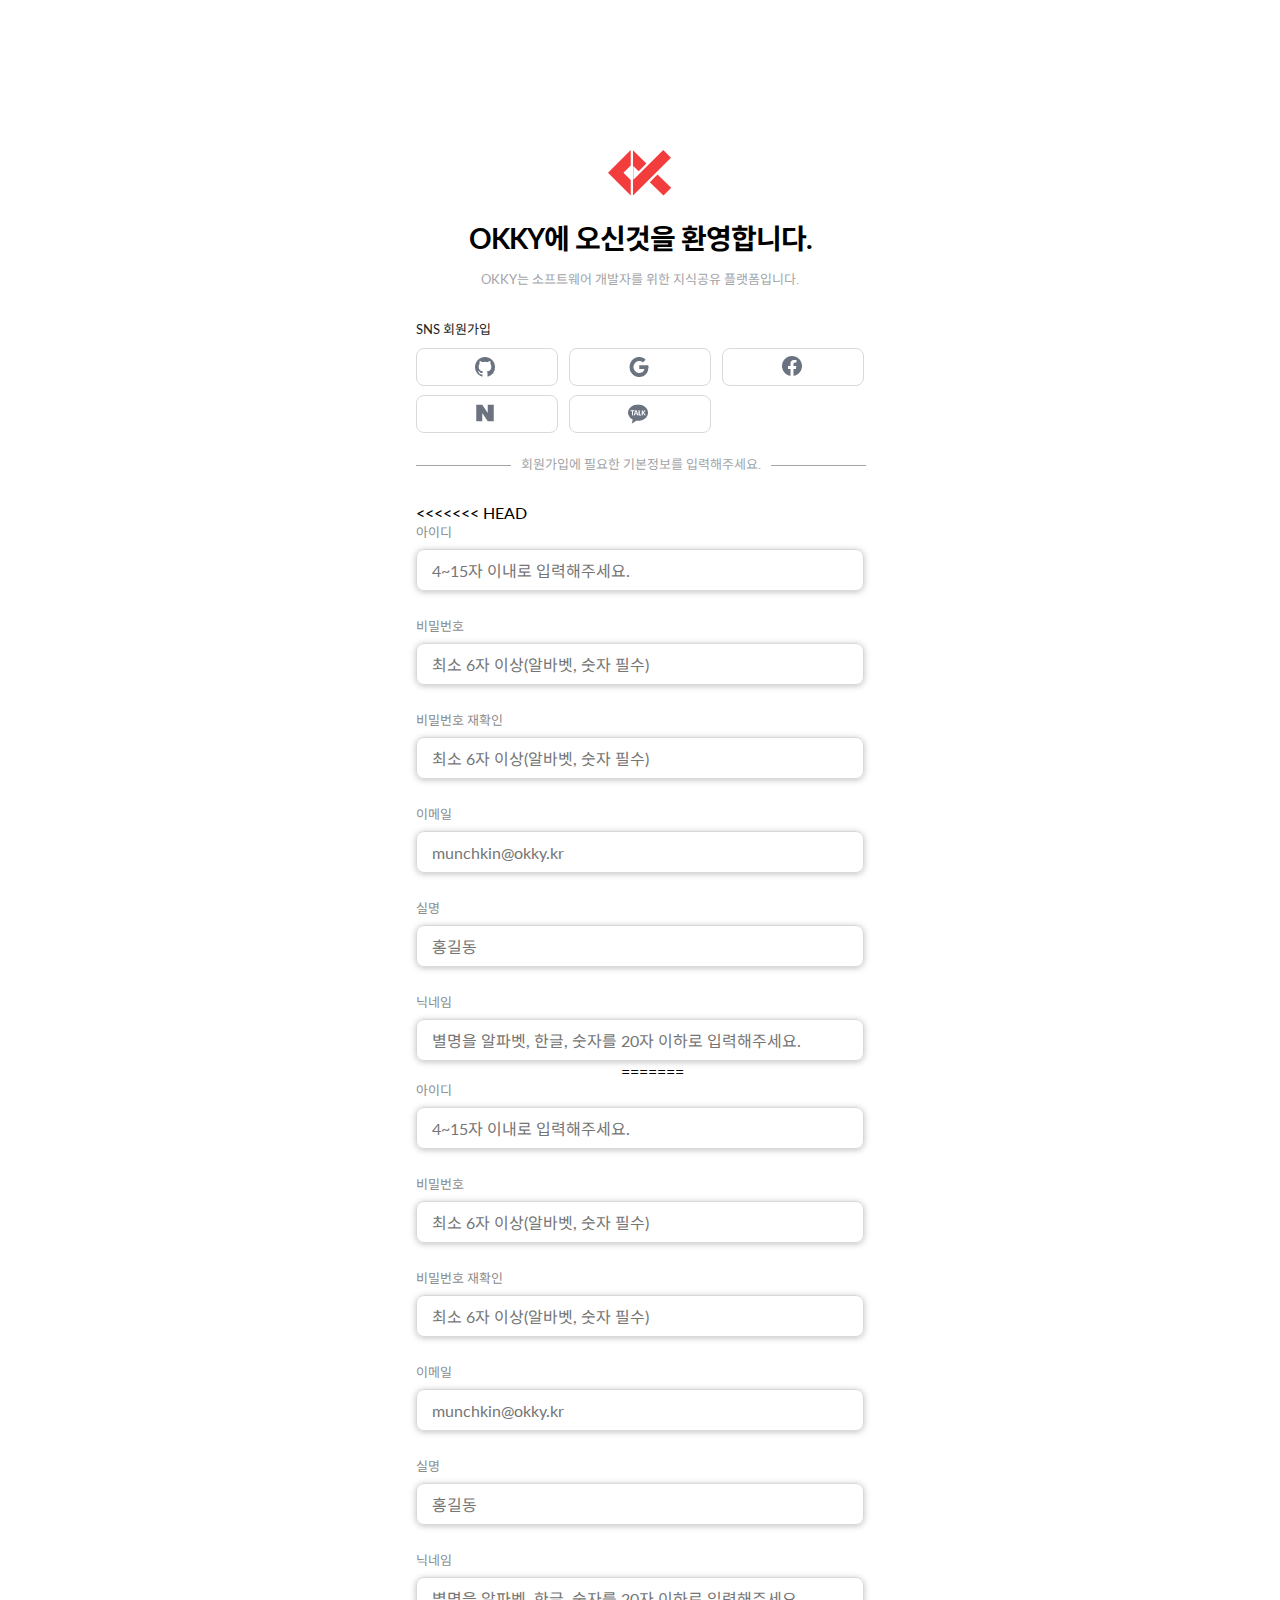
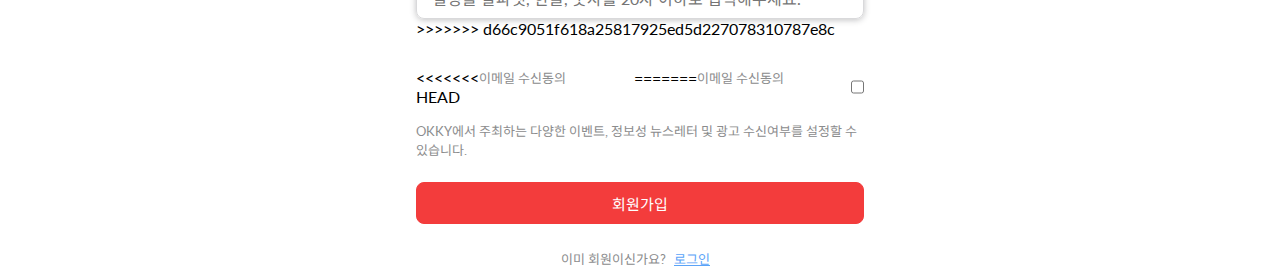
==== commit a7c2ac75: "test" ====
--- a/join.html
+++ b/join.html
@@ -1,6 +1,5 @@
 <!DOCTYPE html>
 <html lang="en">
-
 <head>
     <meta charset="UTF-8">
     <meta http-equiv="X-UA-Compatible" content="IE=edge">
@@ -9,115 +8,109 @@
     <link rel="stylesheet" href="./css/reset.css">
     <link rel="stylesheet" href="./css/Okky-1.css">
 </head>
-
 <body>
     <!-- ----------------------------------------로고-------------------------------------------- -->
-    <div id="headerWrap">
+  <div id="headerWrap">
         <a href="./kjh.html"><img class="logo" src="./img/okky.svg" alt="OKKY Logo"></a>
         <h2>OKKY에 오신것을 환영합니다.</h2>
         <p class="Explanation">OKKY는 소프트웨어 개발자를 위한 지식공유 플랫폼입니다.</p>
-        <!-- --------------------------------------SNS로그인----------------------------------------------- -->
+    <!-- --------------------------------------SNS로그인----------------------------------------------- -->
         <div class="SNSlogin">
             <span>SNS 회원가입</span>
             <div class="SNSimages">
-                <a
-                    href="https://github.com/login?client_id=ecbb8f7b235f3b66ae8e&return_to=%2Flogin%2Foauth%2Fauthorize%3Fclient_id%3Decbb8f7b235f3b66ae8e%26redirect_uri%3Dhttps%253A%252F%252Fapi.okky.kr%252Flogin%252Foauth2%252Fcode%252Fgithub%26response_type%3Dcode%26scope%3Dread%253Auser%26state%3Dth37thGwVHWTM0N-vVvhvsiIA3xQVYRRVGFkMN9-pJ0%253D"><svg
-                        class="im1"></svg></a>
-                <a
-                    href="https://accounts.google.com/o/oauth2/v2/auth/identifier?response_type=code&client_id=1095456345592-lli7avm065sg4fakic8434am7gs1rscb.apps.googleusercontent.com&scope=email%20profile&state=8hl2PBampcmRnlOyUBl8wSLp-oNUPfbdtELy7-XYH0s%3D&redirect_uri=https%3A%2F%2Fapi.okky.kr%2Flogin%2Foauth2%2Fcode%2Fgoogle&service=lso&flowName=GeneralOAuthFlow"><svg
-                        class="im2"></svg></a>
-                <a
-                    href="https://www.facebook.com/login.php?skip_api_login=1&api_key=1451111438499030&kid_directed_site=0&app_id=1451111438499030&signed_next=1&next=https%3A%2F%2Fwww.facebook.com%2Fv2.8%2Fdialog%2Foauth%3Fresponse_type%3Dcode%26client_id%3D1451111438499030%26scope%3Demail%26state%3D1s_onDC1MCR0wP8a1xtUHdFMAHl6KSqeeMHrH4_40yE%253D%26redirect_uri%3Dhttps%253A%252F%252Fapi.okky.kr%252Flogin%252Foauth2%252Fcode%252Ffacebook%26ret%3Dlogin%26fbapp_pres%3D0%26logger_id%3D7d56204e-c3ab-41b7-a15d-dfd7d40a88a0%26tp%3Dunspecified&cancel_url=https%3A%2F%2Fapi.okky.kr%2Flogin%2Foauth2%2Fcode%2Ffacebook%3Ferror%3Daccess_denied%26error_code%3D200%26error_description%3DPermissions%2Berror%26error_reason%3Duser_denied%26state%3D1s_onDC1MCR0wP8a1xtUHdFMAHl6KSqeeMHrH4_40yE%253D%23_%3D_&display=page&locale=ko_KR&pl_dbl=0"><svg
-                        class="im3"></svg></a>
-                <a
-                    href="https://nid.naver.com/oauth2.0/authorize?response_type=code&client_id=Vr0VLhUtPT00W8PYss0h&state=NHD8HmMSxzfPP7JuDSI17cdImrl9trHQnlspvpwkyBA%3D&redirect_uri=https://api.okky.kr/login/oauth2/code/naver"><svg
-                        class="im4"></svg></a>
-                <a
-                    href="https://accounts.kakao.com/login?continue=https%3A%2F%2Fkauth.kakao.com%2Foauth%2Fauthorize%3Fscope%3Dprofile%2520account_email%26response_type%3Dcode%26state%3DiZnYSV7W2B4M2nic1aXeA31Mgob1YiJVMNW8F_cypCk%253D%26redirect_uri%3Dhttps%253A%252F%252Fapi.okky.kr%252Flogin%252Foauth2%252Fcode%252Fkakao%26through_account%3Dtrue%26client_id%3D71f448832727a1037722d48ee92a0701"><svg
-                        class="im5"></svg></a>
+                <a href="https://github.com/login?client_id=ecbb8f7b235f3b66ae8e&return_to=%2Flogin%2Foauth%2Fauthorize%3Fclient_id%3Decbb8f7b235f3b66ae8e%26redirect_uri%3Dhttps%253A%252F%252Fapi.okky.kr%252Flogin%252Foauth2%252Fcode%252Fgithub%26response_type%3Dcode%26scope%3Dread%253Auser%26state%3Dth37thGwVHWTM0N-vVvhvsiIA3xQVYRRVGFkMN9-pJ0%253D"><svg class="im1"></svg></a>
+                <a href="https://accounts.google.com/o/oauth2/v2/auth/identifier?response_type=code&client_id=1095456345592-lli7avm065sg4fakic8434am7gs1rscb.apps.googleusercontent.com&scope=email%20profile&state=8hl2PBampcmRnlOyUBl8wSLp-oNUPfbdtELy7-XYH0s%3D&redirect_uri=https%3A%2F%2Fapi.okky.kr%2Flogin%2Foauth2%2Fcode%2Fgoogle&service=lso&flowName=GeneralOAuthFlow"><svg class="im2"></svg></a>
+                <a href="https://www.facebook.com/login.php?skip_api_login=1&api_key=1451111438499030&kid_directed_site=0&app_id=1451111438499030&signed_next=1&next=https%3A%2F%2Fwww.facebook.com%2Fv2.8%2Fdialog%2Foauth%3Fresponse_type%3Dcode%26client_id%3D1451111438499030%26scope%3Demail%26state%3D1s_onDC1MCR0wP8a1xtUHdFMAHl6KSqeeMHrH4_40yE%253D%26redirect_uri%3Dhttps%253A%252F%252Fapi.okky.kr%252Flogin%252Foauth2%252Fcode%252Ffacebook%26ret%3Dlogin%26fbapp_pres%3D0%26logger_id%3D7d56204e-c3ab-41b7-a15d-dfd7d40a88a0%26tp%3Dunspecified&cancel_url=https%3A%2F%2Fapi.okky.kr%2Flogin%2Foauth2%2Fcode%2Ffacebook%3Ferror%3Daccess_denied%26error_code%3D200%26error_description%3DPermissions%2Berror%26error_reason%3Duser_denied%26state%3D1s_onDC1MCR0wP8a1xtUHdFMAHl6KSqeeMHrH4_40yE%253D%23_%3D_&display=page&locale=ko_KR&pl_dbl=0"><svg class="im3"></svg></a>
+                <a href="https://nid.naver.com/oauth2.0/authorize?response_type=code&client_id=Vr0VLhUtPT00W8PYss0h&state=NHD8HmMSxzfPP7JuDSI17cdImrl9trHQnlspvpwkyBA%3D&redirect_uri=https://api.okky.kr/login/oauth2/code/naver"><svg class="im4"></svg></a>
+                <a href="https://accounts.kakao.com/login?continue=https%3A%2F%2Fkauth.kakao.com%2Foauth%2Fauthorize%3Fscope%3Dprofile%2520account_email%26response_type%3Dcode%26state%3DiZnYSV7W2B4M2nic1aXeA31Mgob1YiJVMNW8F_cypCk%253D%26redirect_uri%3Dhttps%253A%252F%252Fapi.okky.kr%252Flogin%252Foauth2%252Fcode%252Fkakao%26through_account%3Dtrue%26client_id%3D71f448832727a1037722d48ee92a0701"><svg class="im5"></svg></a>
             </div>
         </div>
-        <!-- ---------------------------------------회원가입정보--------------------------------------------- -->
+    <!-- ---------------------------------------회원가입정보--------------------------------------------- -->
         <div id="signUptitle">
-            <span>회원가입에 필요한 기본정보를 입력해주세요.</span>
+            <span>회원가입에 필요한 기본정보를 입력해주세요.</span>            
         </div>
         <div id="lnformation">
-            <form action="#">
+             <form>
                 <div>
+                    <div class="idbox">
+<<<<<<< HEAD
+                        <label for="">아이디</label>
+                        <input type="text" class="box" placeholder="4~15자 이내로 입력해주세요.">                       
+                    </div>
+                    <div class="pwbox">
+                        <label for="">비밀번호</label>
+                        <input type="password" class="box" placeholder="최소 6자 이상(알바벳, 숫자 필수)">
+                    </div>
+                    <div class="pwConfirm">
+                        <label>비밀번호 재확인</label>
+                        <input name="passwordCheck" id="password" type="password" class="box" placeholder="최소 6자 이상(알바벳, 숫자 필수)">
+                    </div>
                     <div class="emaillabel">
-                        <label for="email">이메일</label>
-                        <input name="email" id="email" type="text" class="box" placeholder="munchkin@okky.kr">
+                        <label for="">이메일</label>
+                        <input type="text" class="box" placeholder="munchkin@okky.kr">                       
+                    </div>
+                    <div class="name">
+                        <label for="">실명</label>
+                        <input type="text" class="box" placeholder="홍길동">                       
+                    </div>
+                    <div class="nickname">
+                        <label for="">닉네임</label>
+                        <input type="text" class="box" placeholder="별명을 알파벳, 한글, 숫자를 20자 이하로 입력해주세요.">
+                        <input type="text">                       
+=======
+                        <label for="id">아이디</label>
+                        <input name="id" id="id"  minlength="4" maxlength="15" type="text" class="box" placeholder="4~15자 이내로 입력해주세요.">                       
                     </div>
                     <div class="pwbox">
                         <label for="password">비밀번호</label>
-                        <input name="password" id="passwrod" minlength="6" maxlength="15" type="password" class="box"
-                            placeholder="최소 6자 이상(알바벳, 숫자 필수)">
+                        <input name="password" id="passwrod" minlength="6" maxlength="15" type="password" class="box" placeholder="최소 6자 이상(알바벳, 숫자 필수)">
                     </div>
                     <div class="pwConfirm">
                         <label for="passwordCheck">비밀번호 재확인</label>
-                        <input name="passwordCheck" id="passwrodCheck" minlength="6" maxlength="15" type="password"
-                            class="box" placeholder="최소 6자 이상(알바벳, 숫자 필수)">
+                        <input name="passwordCheck" id="passwrodCheck" minlength="6" maxlength="15" type="password" class="box" placeholder="최소 6자 이상(알바벳, 숫자 필수)">
                     </div>
-
+                    <div class="emaillabel">
+                        <label for="email">이메일</label>
+                        <input name="email" id="email" type="text" class="box" placeholder="munchkin@okky.kr">                       
+                    </div>
                     <div class="name">
-                        <label for="name">이름</label>
-                        <input name="name" id="name" type="text" class="box" placeholder="홍길동">
+                        <label for="name">실명</label>
+                        <input name="name" id="name"  type="text" class="box" placeholder="홍길동">                       
                     </div>
                     <div class="nickname">
                         <label for="nickname">닉네임</label>
-                        <input name="nickname" id="nickname" type="text" class="box"
-                            placeholder="별명을 알파벳, 한글, 숫자를 20자 이하로 입력해주세요.">
-                    </div>
-                    <div class="phoneNumber">
-                        <label for="phoneNumber">휴대폰 번호</label>
-                        <div class="boxbundle">
-                            <div id="phoneinfo">
-                                <select name="newsAgency" id="newsAgency">
-                                    <option value="SKT">SKT</option>
-                                    <option value="KT">KT</option>
-                                    <option value="LGU+">LGU+</option>
-                                    <option value="알뜰폰">알뜰폰</option>
-                                </select>
-                                <input name="phoneNumber" id="phoneNumber" class="phoneBox" type="tel"
-                                placeholder="전화번호 입력">
-                            </div>
-                            <input class="certification" type="submit" value="인증요청">
-                        </div>
-                        <div class="CertificationNumber">
-                            <label for="CertificationNumber">인증번호 확인</label>
-                            <div class="CNbox">
-                            <input name="CNumber" id="CNumber" class="CNumber" type="tel"
-                            placeholder="인증번호를 입력하세요">
-                            <input class="CNConfirm" type="submit" value="인증확인">
-                           </div>
-                        </div>
-
+                        <input name="nickname" id="nickname" type="text" class="box" placeholder="별명을 알파벳, 한글, 숫자를 20자 이하로 입력해주세요.">                       
+>>>>>>> d66c9051f618a25817925ed5d227078310787e8c
                     </div>
                 </div>
-                <!-- -------------------------------이메일수신 동의 및 가입----------------------------------------------- -->
-                <div class="emailbox">
-                    <div class="email">
-                        <label for="emailReceive" class="emailtext">이메일 수신동의</label>
-                        <!-- <input type="checkbox" id="toggle" hidden> 
+    <!-- -------------------------------이메일수신 동의 및 가입----------------------------------------------- -->
+              <div class="emailbox">
+                <div class="email">
+<<<<<<< HEAD
+                    <label  class="emailtext" >이메일 수신동의</label>
+                    <input type="checkbox" id="toggle" hidden> 
+=======
+                    <label for="emailReceive" class="emailtext" >이메일 수신동의</label>
+                    <!-- <input type="checkbox" id="toggle" hidden> 
+>>>>>>> d66c9051f618a25817925ed5d227078310787e8c
                     <label for="toggle" class="toggleSwitch">
                       <span class="toggleButton"></span> -->
-                        <input type="checkbox" name="emailReceive" id="emailReceive">
-                        <!-- <input type="radio" name="aree">
+                      <input type="checkbox" name="emailReceive" id="emailReceive">
+                      <!-- <input type="radio" name="aree">
                       <input type="radio" name="isagree"> -->
-                        </label>
-                    </div>
-                    <p>OKKY에서 주최하는 다양한 이벤트, 정보성 뉴스레터 및 광고 수신여부를 설정할 수 있습니다.</p>
+                    </label>                   
                 </div>
+                <p>OKKY에서 주최하는 다양한 이벤트, 정보성 뉴스레터 및 광고 수신여부를 설정할 수 있습니다.</p>
+             </div>
                 <div>
-                    <input class="submit" type="submit" value="회원가입"></input>
+                    <input class="submit" type="submit"  value="회원가입"></input>
                 </div>
                 <p class="loginbox">
                     <span>이미 회원이신가요?</span>
                     <a href=".//login.html">로그인</a>
                 </p>
-            </form>
-        </div>
-    </div>
+             </form>
+          </div>    
+   </div>  
 </body>
-
 </html>--- a/css/Okky-1.css
+++ b/css/Okky-1.css
@@ -1,267 +1,147 @@
- body {
-   width: 100%;
-   height: 1500px;
- }
-
- /*----------------------------------------로고--------------------------------------------*/
- #headerWrap {
-   width: 448px;
-   height: 670px;
-   position: relative;
-   margin: 0 auto;
-   top: 150px;
- }
-
- #headerWrap .logo {
-   margin-left: auto;
-   width: 65px;
-   max-width: 100%;
-   margin-right: auto;
-   vertical-align: middle;
-   display: block;
- }
-
- #headerWrap h2 {
-   margin-top: 20px;
-   font-weight: 700;
-   font-size: 28px;
-   text-align: center;
-   letter-spacing: -1px
- }
-
- #headerWrap .Explanation {
-   text-align: center;
-   margin-top: 12px;
-   font-size: 13px;
-   color: #a3a4a7;
-   margin-bottom: 30px;
- }
-
- /*--------------------------------------SNS로그인-----------------------------------------------*/
- #headerWrap .SNSlogin>span {
-   color: #222;
-   font-size: 13px;
- }
-
- div.SNSimages {
-   width: 450px;
-   display: grid;
-   grid-template-columns: 1fr 1fr 1fr;
-   gap: 9px;
-   margin-top: 10px;
- }
-
- div.SNSimages>a {
-   border: 1px solid #d9d9db;
-   width: 142px;
-   height: 38px;
-   border-radius: 8px;
- }
-
- div.SNSimages svg {
-   margin-left: 57px;
-   margin-top: 5px;
-   width: 24px;
-   height: 26px;
-
- }
-
- div.SNSimages .im1 {
-   background: url(../img/capgher.PNG);
- }
-
- div.SNSimages .im2 {
-   background: url(../img/capgher2.PNG);
- }
-
- div.SNSimages .im3 {
-   background: url(../img/capgher3.PNG);
- }
-
- div.SNSimages .im4 {
-   background: url(../img/capgher4.PNG);
- }
-
- div.SNSimages .im5 {
-   background: url(../img/capgher5.PNG);
- }
-
- /* ---------------------------------------회원가입정보---------------------------------------------*/
- #signUptitle {
-   margin-top: 20px;
-   position: relative;
-   text-align: center;
-   display: inline-block;
-   width: 450px;
- }
-
- #signUptitle span {
-   font-size: 13px;
-   color: #a3a4a7;
- }
-
- #signUptitle span::after {
-   position: absolute;
-   top: 12px;
-   left: 0;
-   display: block;
-   content: "";
-   height: 1px;
-   width: 95px;
-   background-color: #a3a4a7;
- }
-
- #signUptitle span::before {
-   position: absolute;
-   display: block;
-   content: "";
-   top: 12px;
-   right: 0;
-   height: 1px;
-   width: 95px;
-   background-color: #a3a4a7;
- }
-
- #lnformation {
-   margin-top: 30px;
- }
-
- #lnformation label {
-   display: block;
-   font-size: 13px;
-   color: #8b8c8d;
- }
-
- #lnformation .box {
-   width: 448px;
-   height: 42px;
-   border-radius: 8px;
-   border: 1px solid #d9d9db;
-   margin-top: 8px;
-   box-shadow: 0 1px 6px 0 rgb(32 33 36 / 28%);
-   font-size: 16px;
-   padding-left: 15px;
- }
-
- #lnformation .ebox {
-   width: 344px;
-   height: 42px;
-   border-radius: 8px;
-   border: 1px solid #d9d9db;
-   margin-top: 8px;
-   box-shadow: 0 1px 6px 0 rgb(32 33 36 / 28%);
-   font-size: 16px;
-   padding-left: 15px;
- }
-
- #lnformation .pwbox {
-   margin-top: 25px;
- }
-
- #lnformation .pwConfirm {
-   margin-top: 25px;
- }
-
- #lnformation .emaillabel {
-   margin-top: 25px;
- }
-
- #lnformation .name {
-   margin-top: 25px;
- }
-
- #lnformation .nickname {
-   margin-top: 25px;
- }
-
- #lnformation .phoneNumber {
-   margin-top: 25px;
- }
- #lnformation .CertificationNumber {
-  margin-top: 25px;
-}
- .boxbundle {
-  display: flex;
-  flex-direction: row;
-  justify-content: space-between;
-  align-items: center;
- }
-
- #lnformation #phoneinfo {
-   margin-top: 12px;
-   width: 340px;
-   display: flex;
-   border: 1px solid #d9d9db;
-   border-radius: 8px;
-   box-shadow: 0 1px 6px 0 rgb(32 33 36 / 28%);
- }
- #lnformation #phoneinfo * {
-   height: 42px;
-   border-radius: 8px;
-   font-size: 14px;
-   border: unset;
-   outline: none;
- }
-
- #lnformation select {
-   width: 20%;
-   height: 42px;
-   border-right: 1px solid #888888;
-   border-radius: 0%;
- }
-
- #lnformation .phoneBox {
-   width: 80%;
-   padding: 0 8px;
- }
- #lnformation .certification {
-  width: 100px;
-  height: 43px;
-  border-radius: 8px;
-  border: 1px solid var(--main-color);
-  margin-top: 12px;
-  background-color: var(--main-color);
-  color: #fff;
-  font-size: 15px;
-}
- .CNbox {display: flex;}
- .CNumber {
-  width: 340px;
-  height: 42px;
-  border-radius: 8px;
-  border: 1px solid #d9d9db;
-  margin-top: 8px;
-  box-shadow: 0 1px 6px 0 rgb(32 33 36 / 28%);
-  font-size: 16px;
-  padding-left: 15px;
- }
- .CNConfirm {
-  width: 100px;
-  height: 43px;
-  border-radius: 8px;
-  border: 1px solid var(--main-color);
-  margin-top: 8px;
-  margin-left: 8px;
-  background-color: var(--main-color);
-  color: #fff;
-  font-size: 15px;
- }
-
-
-
- /* -------------------------------이메일수신 동의 및 가입-----------------------------------------------*/
- .email {
-   display: flex;
-   margin-top: 30px;
- }
-
- .email .emailtext {
-   font-size: 13px;
-   color: #2b2c2c;
-   width: 500px;
- }
-
- /* .toggleSwitch {
+ body {      
+          width: 100%; height: 1322px;
+       }
+    /*----------------------------------------로고--------------------------------------------*/
+  #headerWrap {
+           width: 448px; height: 670px;
+           position: relative;
+           margin:0 auto;
+           top: 150px;
+        }   
+  #headerWrap .logo {
+           margin-left: auto;
+           width: 65px;
+           max-width: 100%;
+           margin-right: auto;
+           vertical-align: middle;
+           display: block;
+               }
+#headerWrap h2 {     
+           margin-top: 20px;
+           font-weight: 700;
+           font-size: 28px;
+           text-align: center;
+           letter-spacing: -1px
+                }
+#headerWrap .Explanation {       
+             text-align: center;
+             margin-top: 12px;
+             font-size: 13px;
+             color: #a3a4a7;
+             margin-bottom: 30px;
+                 }
+/*--------------------------------------SNS로그인-----------------------------------------------*/
+#headerWrap .SNSlogin>span { 
+             color: #222; font-size: 13px;             
+                 }
+div.SNSimages  {
+             width: 450px;
+             display: grid;
+             grid-template-columns: 1fr 1fr 1fr ;
+             gap:9px;
+             margin-top: 10px;          
+             }
+div.SNSimages>a { 
+             border: 1px solid #d9d9db;
+             width: 142px; height: 38px;
+             border-radius: 8px;
+              }
+div.SNSimages svg {
+             margin-left: 57px;
+             margin-top: 5px;
+             width: 24px; height: 26px;
+             
+                }
+div.SNSimages .im1 {
+             background: url(../img/capgher.PNG);
+                 } 
+div.SNSimages .im2 {
+             background: url(../img/capgher2.PNG);
+                  }
+div.SNSimages .im3 {
+             background: url(../img/capgher3.PNG);
+                  }
+div.SNSimages .im4 {
+             background: url(../img/capgher4.PNG);
+                  }
+div.SNSimages .im5 {
+              background: url(../img/capgher5.PNG);
+                  }
+/* ---------------------------------------회원가입정보---------------------------------------------*/
+#signUptitle {
+             margin-top: 20px;
+             position: relative;
+             text-align: center;
+             display: inline-block;
+             width:450px;             
+       }
+#signUptitle span{
+             font-size: 13px;
+             color: #a3a4a7;
+          }
+#signUptitle span::after{
+             position: absolute;
+             top:12px;
+             left:0;
+             display: block;
+             content: "";
+             height: 1px;
+             width: 95px;
+             background-color: #a3a4a7;
+                  }
+#signUptitle span::before{
+             position: absolute;
+             display: block;
+             content: "";
+             top:12px;
+             right:0;
+             height: 1px;
+             width: 95px;
+             background-color: #a3a4a7;
+                   }
+#lnformation { 
+             margin-top: 30px;
+       }
+#lnformation label{
+             display :block;
+             font-size: 13px;
+             color: #8b8c8d;
+            }
+#lnformation .box {
+             width: 448px; height: 42px;
+             border-radius: 8px;
+             border: 1px solid #d9d9db;
+             margin-top: 8px;
+             box-shadow: 0 1px 6px 0 rgb(32 33 36 / 28%);
+             font-size: 16px;
+             padding-left: 15px;
+            }
+#lnformation .pwbox {
+              margin-top: 25px;
+              }
+#lnformation .pwConfirm {
+               margin-top: 25px;
+               }
+#lnformation .emaillabel {
+              margin-top: 25px;
+              }
+#lnformation .name {
+              margin-top: 25px;
+               }
+#lnformation .nickname {
+               margin-top: 25px;
+               }
+/* -------------------------------이메일수신 동의 및 가입-----------------------------------------------*/
+.email {
+               display: flex;
+               margin-top: 30px;
+        }
+.email .emailtext {
+               font-size: 13px;
+               color: #2b2c2c;
+               width: 500px;
+                   }
+/* .toggleSwitch {
                 width: 60px;
                 height: 25px;
                 display: block;
@@ -282,54 +162,44 @@
                 transform: translateY(-50%);
                     border-radius: 50%;
                     background: #f03d3d;
-                            }
- #toggle:checked~.toggleSwitch {
-   background: #f03d3d;
- }
-
- #toggle:checked~.toggleSwitch .toggleButton {
-   left: calc(100% - 24px);
-   background: #fff;
- }
-
- .toggleSwitch,
- .toggleButton {
-   transition: all 0.2s ease-in;
- }*/
-#emailReceive { accent-color: var(--main-color);
-                width: 30px; top: 30px; 
-                border-radius: 8px;
-                border: 1px solid black;
-}
- #lnformation .submit {
-   width: 448px;
-   height: 42px;
-   border-radius: 8px;
-   border: 1px solid var(--main-color);
-   margin-top: 23px;
-   background-color: var(--main-color);
-   color: #fff;
-   font-size: 15px;
- }
-
- .emailbox>p {
-   text-align: left;
-   font-size: 13px;
-   color: #8b8c8d;
-   margin-top: 15px;
- }
-
- #lnformation .loginbox {
-   font-size: 13px;
-   color: #8b8c8d;
-   margin-top: 25px;
-   margin-left: 145px;
-   margin-right: 145px;
- }
-
- #lnformation .loginbox>a {
-   margin-left: 5px;
-   color: #5ba4f8;
-   text-decoration: underline;
-
- }+                            } */
+#toggle:checked ~ .toggleSwitch {
+                background: #f03d3d;
+                                }
+                  
+#toggle:checked ~ .toggleSwitch .toggleButton {
+               left: calc(100% - 24px);
+               background: #fff;
+                                              }
+                  
+.toggleSwitch, .toggleButton {
+               transition: all 0.2s ease-in;
+                             }
+#lnformation .submit {
+               width: 448px; height: 42px;
+               border-radius: 8px;
+               border: 1px solid var(--main-color);
+               margin-top: 23px;
+               background-color: var(--main-color);
+               color: #fff;
+               font-size: 15px;
+                 }
+.emailbox>p {
+               text-align: left;
+               font-size: 13px;
+               color: #8b8c8d;
+               margin-top: 15px;
+           } 
+#lnformation .loginbox {
+               font-size: 13px;
+               color: #8b8c8d;
+               margin-top: 25px;
+               margin-left: 145px;
+               margin-right: 145px;
+                 }
+#lnformation .loginbox>a {          
+               margin-left: 5px;
+               color: #5ba4f8;
+               text-decoration:underline;
+                
+                 }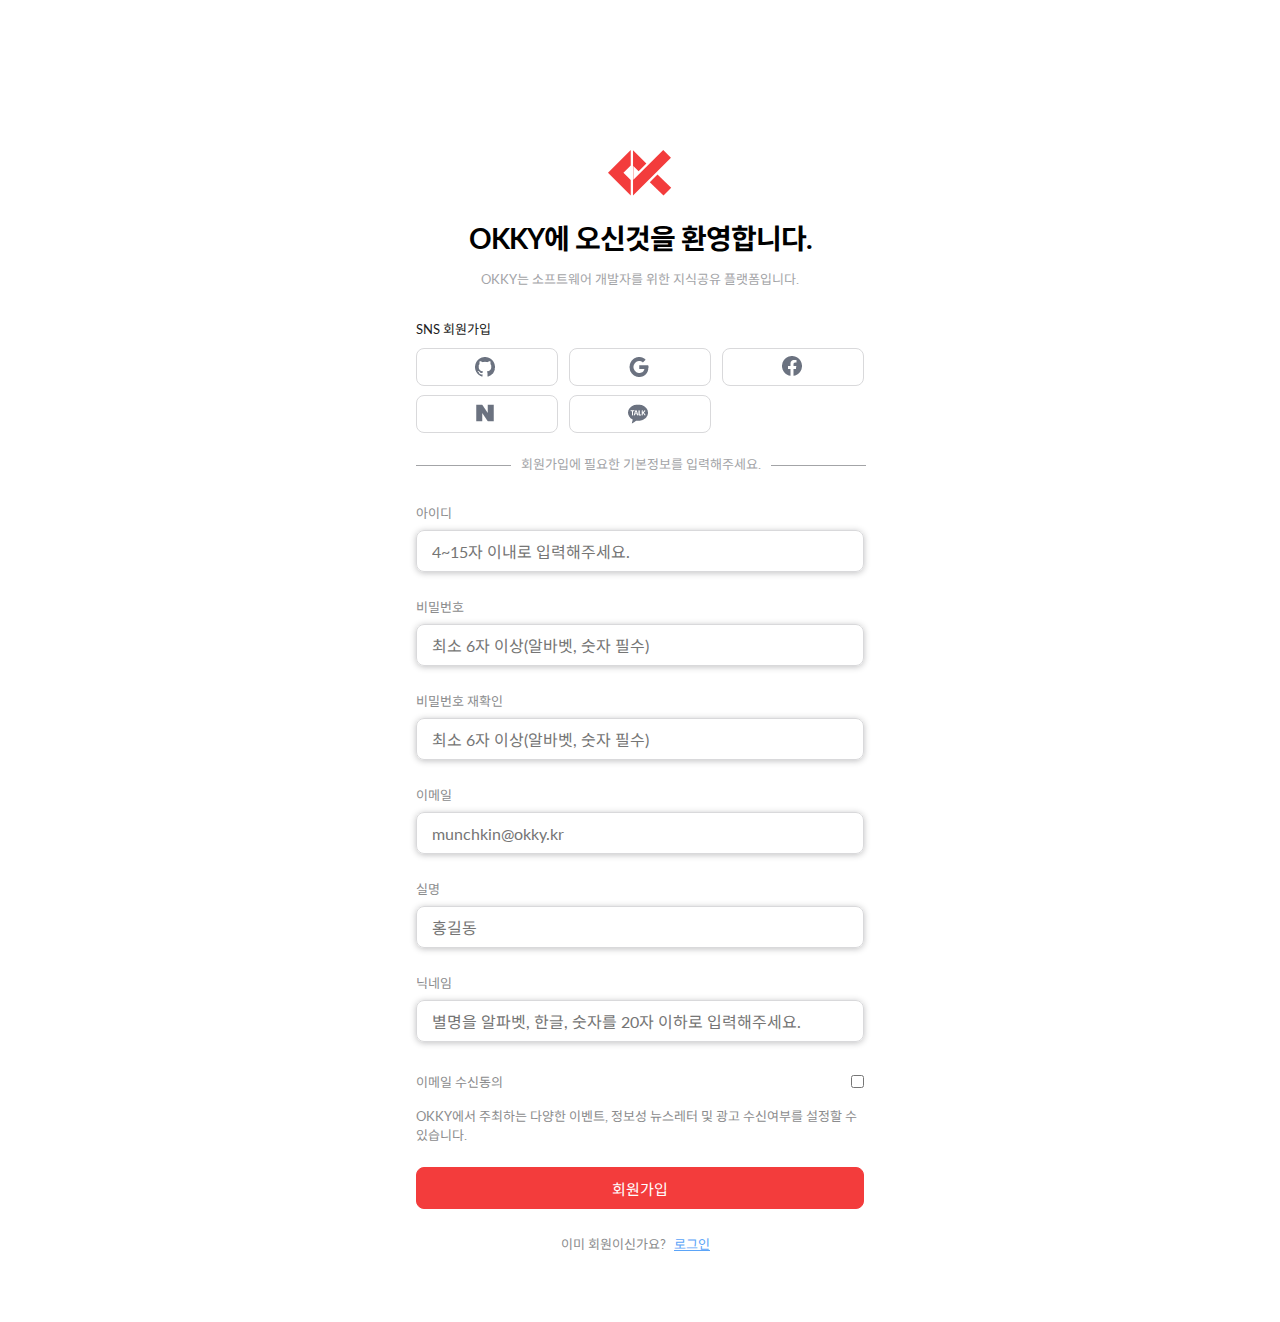
==== commit fd4a12b1: "충돌" ====
--- a/join.html
+++ b/join.html
@@ -33,31 +33,7 @@
              <form>
                 <div>
                     <div class="idbox">
-<<<<<<< HEAD
-                        <label for="">아이디</label>
-                        <input type="text" class="box" placeholder="4~15자 이내로 입력해주세요.">                       
-                    </div>
-                    <div class="pwbox">
-                        <label for="">비밀번호</label>
-                        <input type="password" class="box" placeholder="최소 6자 이상(알바벳, 숫자 필수)">
-                    </div>
-                    <div class="pwConfirm">
-                        <label>비밀번호 재확인</label>
-                        <input name="passwordCheck" id="password" type="password" class="box" placeholder="최소 6자 이상(알바벳, 숫자 필수)">
-                    </div>
-                    <div class="emaillabel">
-                        <label for="">이메일</label>
-                        <input type="text" class="box" placeholder="munchkin@okky.kr">                       
-                    </div>
-                    <div class="name">
-                        <label for="">실명</label>
-                        <input type="text" class="box" placeholder="홍길동">                       
-                    </div>
-                    <div class="nickname">
-                        <label for="">닉네임</label>
-                        <input type="text" class="box" placeholder="별명을 알파벳, 한글, 숫자를 20자 이하로 입력해주세요.">
-                        <input type="text">                       
-=======
+
                         <label for="id">아이디</label>
                         <input name="id" id="id"  minlength="4" maxlength="15" type="text" class="box" placeholder="4~15자 이내로 입력해주세요.">                       
                     </div>
@@ -80,19 +56,14 @@
                     <div class="nickname">
                         <label for="nickname">닉네임</label>
                         <input name="nickname" id="nickname" type="text" class="box" placeholder="별명을 알파벳, 한글, 숫자를 20자 이하로 입력해주세요.">                       
->>>>>>> d66c9051f618a25817925ed5d227078310787e8c
+
                     </div>
                 </div>
     <!-- -------------------------------이메일수신 동의 및 가입----------------------------------------------- -->
               <div class="emailbox">
                 <div class="email">
-<<<<<<< HEAD
-                    <label  class="emailtext" >이메일 수신동의</label>
-                    <input type="checkbox" id="toggle" hidden> 
-=======
                     <label for="emailReceive" class="emailtext" >이메일 수신동의</label>
                     <!-- <input type="checkbox" id="toggle" hidden> 
->>>>>>> d66c9051f618a25817925ed5d227078310787e8c
                     <label for="toggle" class="toggleSwitch">
                       <span class="toggleButton"></span> -->
                       <input type="checkbox" name="emailReceive" id="emailReceive">
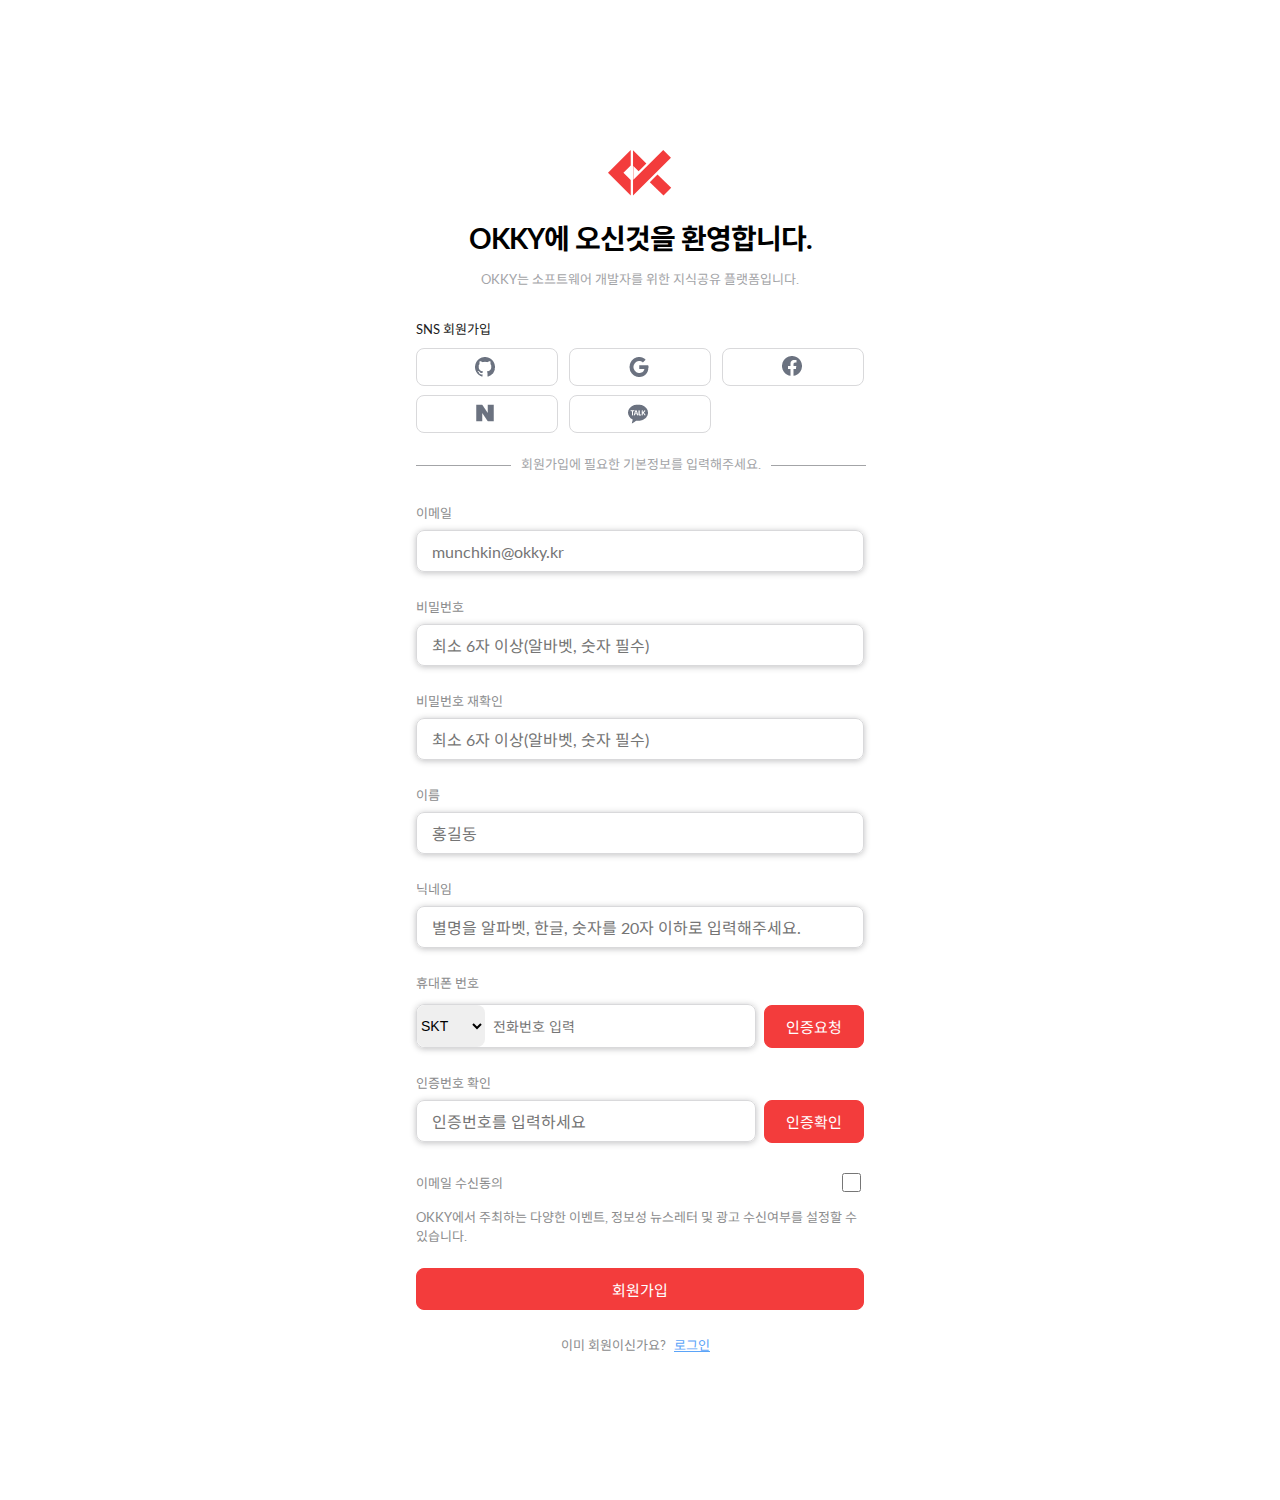
==== commit 24c63a3f: "Merge branch 'main' of https://github.com/onetaek/Oky" ====
--- a/join.html
+++ b/join.html
@@ -1,5 +1,6 @@
 <!DOCTYPE html>
 <html lang="en">
+
 <head>
     <meta charset="UTF-8">
     <meta http-equiv="X-UA-Compatible" content="IE=edge">
@@ -8,80 +9,115 @@
     <link rel="stylesheet" href="./css/reset.css">
     <link rel="stylesheet" href="./css/Okky-1.css">
 </head>
+
 <body>
     <!-- ----------------------------------------로고-------------------------------------------- -->
-  <div id="headerWrap">
+    <div id="headerWrap">
         <a href="./kjh.html"><img class="logo" src="./img/okky.svg" alt="OKKY Logo"></a>
         <h2>OKKY에 오신것을 환영합니다.</h2>
         <p class="Explanation">OKKY는 소프트웨어 개발자를 위한 지식공유 플랫폼입니다.</p>
-    <!-- --------------------------------------SNS로그인----------------------------------------------- -->
+        <!-- --------------------------------------SNS로그인----------------------------------------------- -->
         <div class="SNSlogin">
             <span>SNS 회원가입</span>
             <div class="SNSimages">
-                <a href="https://github.com/login?client_id=ecbb8f7b235f3b66ae8e&return_to=%2Flogin%2Foauth%2Fauthorize%3Fclient_id%3Decbb8f7b235f3b66ae8e%26redirect_uri%3Dhttps%253A%252F%252Fapi.okky.kr%252Flogin%252Foauth2%252Fcode%252Fgithub%26response_type%3Dcode%26scope%3Dread%253Auser%26state%3Dth37thGwVHWTM0N-vVvhvsiIA3xQVYRRVGFkMN9-pJ0%253D"><svg class="im1"></svg></a>
-                <a href="https://accounts.google.com/o/oauth2/v2/auth/identifier?response_type=code&client_id=1095456345592-lli7avm065sg4fakic8434am7gs1rscb.apps.googleusercontent.com&scope=email%20profile&state=8hl2PBampcmRnlOyUBl8wSLp-oNUPfbdtELy7-XYH0s%3D&redirect_uri=https%3A%2F%2Fapi.okky.kr%2Flogin%2Foauth2%2Fcode%2Fgoogle&service=lso&flowName=GeneralOAuthFlow"><svg class="im2"></svg></a>
-                <a href="https://www.facebook.com/login.php?skip_api_login=1&api_key=1451111438499030&kid_directed_site=0&app_id=1451111438499030&signed_next=1&next=https%3A%2F%2Fwww.facebook.com%2Fv2.8%2Fdialog%2Foauth%3Fresponse_type%3Dcode%26client_id%3D1451111438499030%26scope%3Demail%26state%3D1s_onDC1MCR0wP8a1xtUHdFMAHl6KSqeeMHrH4_40yE%253D%26redirect_uri%3Dhttps%253A%252F%252Fapi.okky.kr%252Flogin%252Foauth2%252Fcode%252Ffacebook%26ret%3Dlogin%26fbapp_pres%3D0%26logger_id%3D7d56204e-c3ab-41b7-a15d-dfd7d40a88a0%26tp%3Dunspecified&cancel_url=https%3A%2F%2Fapi.okky.kr%2Flogin%2Foauth2%2Fcode%2Ffacebook%3Ferror%3Daccess_denied%26error_code%3D200%26error_description%3DPermissions%2Berror%26error_reason%3Duser_denied%26state%3D1s_onDC1MCR0wP8a1xtUHdFMAHl6KSqeeMHrH4_40yE%253D%23_%3D_&display=page&locale=ko_KR&pl_dbl=0"><svg class="im3"></svg></a>
-                <a href="https://nid.naver.com/oauth2.0/authorize?response_type=code&client_id=Vr0VLhUtPT00W8PYss0h&state=NHD8HmMSxzfPP7JuDSI17cdImrl9trHQnlspvpwkyBA%3D&redirect_uri=https://api.okky.kr/login/oauth2/code/naver"><svg class="im4"></svg></a>
-                <a href="https://accounts.kakao.com/login?continue=https%3A%2F%2Fkauth.kakao.com%2Foauth%2Fauthorize%3Fscope%3Dprofile%2520account_email%26response_type%3Dcode%26state%3DiZnYSV7W2B4M2nic1aXeA31Mgob1YiJVMNW8F_cypCk%253D%26redirect_uri%3Dhttps%253A%252F%252Fapi.okky.kr%252Flogin%252Foauth2%252Fcode%252Fkakao%26through_account%3Dtrue%26client_id%3D71f448832727a1037722d48ee92a0701"><svg class="im5"></svg></a>
+                <a
+                    href="https://github.com/login?client_id=ecbb8f7b235f3b66ae8e&return_to=%2Flogin%2Foauth%2Fauthorize%3Fclient_id%3Decbb8f7b235f3b66ae8e%26redirect_uri%3Dhttps%253A%252F%252Fapi.okky.kr%252Flogin%252Foauth2%252Fcode%252Fgithub%26response_type%3Dcode%26scope%3Dread%253Auser%26state%3Dth37thGwVHWTM0N-vVvhvsiIA3xQVYRRVGFkMN9-pJ0%253D"><svg
+                        class="im1"></svg></a>
+                <a
+                    href="https://accounts.google.com/o/oauth2/v2/auth/identifier?response_type=code&client_id=1095456345592-lli7avm065sg4fakic8434am7gs1rscb.apps.googleusercontent.com&scope=email%20profile&state=8hl2PBampcmRnlOyUBl8wSLp-oNUPfbdtELy7-XYH0s%3D&redirect_uri=https%3A%2F%2Fapi.okky.kr%2Flogin%2Foauth2%2Fcode%2Fgoogle&service=lso&flowName=GeneralOAuthFlow"><svg
+                        class="im2"></svg></a>
+                <a
+                    href="https://www.facebook.com/login.php?skip_api_login=1&api_key=1451111438499030&kid_directed_site=0&app_id=1451111438499030&signed_next=1&next=https%3A%2F%2Fwww.facebook.com%2Fv2.8%2Fdialog%2Foauth%3Fresponse_type%3Dcode%26client_id%3D1451111438499030%26scope%3Demail%26state%3D1s_onDC1MCR0wP8a1xtUHdFMAHl6KSqeeMHrH4_40yE%253D%26redirect_uri%3Dhttps%253A%252F%252Fapi.okky.kr%252Flogin%252Foauth2%252Fcode%252Ffacebook%26ret%3Dlogin%26fbapp_pres%3D0%26logger_id%3D7d56204e-c3ab-41b7-a15d-dfd7d40a88a0%26tp%3Dunspecified&cancel_url=https%3A%2F%2Fapi.okky.kr%2Flogin%2Foauth2%2Fcode%2Ffacebook%3Ferror%3Daccess_denied%26error_code%3D200%26error_description%3DPermissions%2Berror%26error_reason%3Duser_denied%26state%3D1s_onDC1MCR0wP8a1xtUHdFMAHl6KSqeeMHrH4_40yE%253D%23_%3D_&display=page&locale=ko_KR&pl_dbl=0"><svg
+                        class="im3"></svg></a>
+                <a
+                    href="https://nid.naver.com/oauth2.0/authorize?response_type=code&client_id=Vr0VLhUtPT00W8PYss0h&state=NHD8HmMSxzfPP7JuDSI17cdImrl9trHQnlspvpwkyBA%3D&redirect_uri=https://api.okky.kr/login/oauth2/code/naver"><svg
+                        class="im4"></svg></a>
+                <a
+                    href="https://accounts.kakao.com/login?continue=https%3A%2F%2Fkauth.kakao.com%2Foauth%2Fauthorize%3Fscope%3Dprofile%2520account_email%26response_type%3Dcode%26state%3DiZnYSV7W2B4M2nic1aXeA31Mgob1YiJVMNW8F_cypCk%253D%26redirect_uri%3Dhttps%253A%252F%252Fapi.okky.kr%252Flogin%252Foauth2%252Fcode%252Fkakao%26through_account%3Dtrue%26client_id%3D71f448832727a1037722d48ee92a0701"><svg
+                        class="im5"></svg></a>
             </div>
         </div>
-    <!-- ---------------------------------------회원가입정보--------------------------------------------- -->
+        <!-- ---------------------------------------회원가입정보--------------------------------------------- -->
         <div id="signUptitle">
-            <span>회원가입에 필요한 기본정보를 입력해주세요.</span>            
+            <span>회원가입에 필요한 기본정보를 입력해주세요.</span>
         </div>
         <div id="lnformation">
-             <form>
+            <form action="#">
                 <div>
-                    <div class="idbox">
-
-                        <label for="id">아이디</label>
-                        <input name="id" id="id"  minlength="4" maxlength="15" type="text" class="box" placeholder="4~15자 이내로 입력해주세요.">                       
+                    <div class="emaillabel">
+                        <label for="email">이메일</label>
+                        <input name="email" id="email" type="text" class="box" placeholder="munchkin@okky.kr">
                     </div>
                     <div class="pwbox">
                         <label for="password">비밀번호</label>
-                        <input name="password" id="passwrod" minlength="6" maxlength="15" type="password" class="box" placeholder="최소 6자 이상(알바벳, 숫자 필수)">
+                        <input name="password" id="passwrod" minlength="6" maxlength="15" type="password" class="box"
+                            placeholder="최소 6자 이상(알바벳, 숫자 필수)">
                     </div>
                     <div class="pwConfirm">
                         <label for="passwordCheck">비밀번호 재확인</label>
-                        <input name="passwordCheck" id="passwrodCheck" minlength="6" maxlength="15" type="password" class="box" placeholder="최소 6자 이상(알바벳, 숫자 필수)">
+                        <input name="passwordCheck" id="passwrodCheck" minlength="6" maxlength="15" type="password"
+                            class="box" placeholder="최소 6자 이상(알바벳, 숫자 필수)">
                     </div>
-                    <div class="emaillabel">
-                        <label for="email">이메일</label>
-                        <input name="email" id="email" type="text" class="box" placeholder="munchkin@okky.kr">                       
-                    </div>
+
                     <div class="name">
-                        <label for="name">실명</label>
-                        <input name="name" id="name"  type="text" class="box" placeholder="홍길동">                       
+                        <label for="name">이름</label>
+                        <input name="name" id="name" type="text" class="box" placeholder="홍길동">
                     </div>
                     <div class="nickname">
                         <label for="nickname">닉네임</label>
-                        <input name="nickname" id="nickname" type="text" class="box" placeholder="별명을 알파벳, 한글, 숫자를 20자 이하로 입력해주세요.">                       
+                        <input name="nickname" id="nickname" type="text" class="box"
+                            placeholder="별명을 알파벳, 한글, 숫자를 20자 이하로 입력해주세요.">
+                    </div>
+                    <div class="phoneNumber">
+                        <label for="phoneNumber">휴대폰 번호</label>
+                        <div class="boxbundle">
+                            <div id="phoneinfo">
+                                <select name="newsAgency" id="newsAgency">
+                                    <option value="SKT">SKT</option>
+                                    <option value="KT">KT</option>
+                                    <option value="LGU+">LGU+</option>
+                                    <option value="알뜰폰">알뜰폰</option>
+                                </select>
+                                <input name="phoneNumber" id="phoneNumber" class="phoneBox" type="tel"
+                                placeholder="전화번호 입력">
+                            </div>
+                            <input class="certification" type="submit" value="인증요청">
+                        </div>
+                        <div class="CertificationNumber">
+                            <label for="CertificationNumber">인증번호 확인</label>
+                            <div class="CNbox">
+                            <input name="CNumber" id="CNumber" class="CNumber" type="tel"
+                            placeholder="인증번호를 입력하세요">
+                            <input class="CNConfirm" type="submit" value="인증확인">
+                           </div>
+                        </div>
 
                     </div>
                 </div>
-    <!-- -------------------------------이메일수신 동의 및 가입----------------------------------------------- -->
-              <div class="emailbox">
-                <div class="email">
-                    <label for="emailReceive" class="emailtext" >이메일 수신동의</label>
-                    <!-- <input type="checkbox" id="toggle" hidden> 
+                <!-- -------------------------------이메일수신 동의 및 가입----------------------------------------------- -->
+                <div class="emailbox">
+                    <div class="email">
+                        <label for="emailReceive" class="emailtext">이메일 수신동의</label>
+                        <!-- <input type="checkbox" id="toggle" hidden> 
                     <label for="toggle" class="toggleSwitch">
                       <span class="toggleButton"></span> -->
-                      <input type="checkbox" name="emailReceive" id="emailReceive">
-                      <!-- <input type="radio" name="aree">
+                        <input type="checkbox" name="emailReceive" id="emailReceive">
+                        <!-- <input type="radio" name="aree">
                       <input type="radio" name="isagree"> -->
-                    </label>                   
+                        </label>
+                    </div>
+                    <p>OKKY에서 주최하는 다양한 이벤트, 정보성 뉴스레터 및 광고 수신여부를 설정할 수 있습니다.</p>
                 </div>
-                <p>OKKY에서 주최하는 다양한 이벤트, 정보성 뉴스레터 및 광고 수신여부를 설정할 수 있습니다.</p>
-             </div>
                 <div>
-                    <input class="submit" type="submit"  value="회원가입"></input>
+                    <input class="submit" type="submit" value="회원가입"></input>
                 </div>
                 <p class="loginbox">
                     <span>이미 회원이신가요?</span>
                     <a href=".//login.html">로그인</a>
                 </p>
-             </form>
-          </div>    
-   </div>  
+            </form>
+        </div>
+    </div>
 </body>
+
 </html>--- a/css/Okky-1.css
+++ b/css/Okky-1.css
@@ -1,147 +1,267 @@
- body {      
-          width: 100%; height: 1322px;
-       }
-    /*----------------------------------------로고--------------------------------------------*/
-  #headerWrap {
-           width: 448px; height: 670px;
-           position: relative;
-           margin:0 auto;
-           top: 150px;
-        }   
-  #headerWrap .logo {
-           margin-left: auto;
-           width: 65px;
-           max-width: 100%;
-           margin-right: auto;
-           vertical-align: middle;
-           display: block;
-               }
-#headerWrap h2 {     
-           margin-top: 20px;
-           font-weight: 700;
-           font-size: 28px;
-           text-align: center;
-           letter-spacing: -1px
-                }
-#headerWrap .Explanation {       
-             text-align: center;
-             margin-top: 12px;
-             font-size: 13px;
-             color: #a3a4a7;
-             margin-bottom: 30px;
-                 }
-/*--------------------------------------SNS로그인-----------------------------------------------*/
-#headerWrap .SNSlogin>span { 
-             color: #222; font-size: 13px;             
-                 }
-div.SNSimages  {
-             width: 450px;
-             display: grid;
-             grid-template-columns: 1fr 1fr 1fr ;
-             gap:9px;
-             margin-top: 10px;          
-             }
-div.SNSimages>a { 
-             border: 1px solid #d9d9db;
-             width: 142px; height: 38px;
-             border-radius: 8px;
-              }
-div.SNSimages svg {
-             margin-left: 57px;
-             margin-top: 5px;
-             width: 24px; height: 26px;
-             
-                }
-div.SNSimages .im1 {
-             background: url(../img/capgher.PNG);
-                 } 
-div.SNSimages .im2 {
-             background: url(../img/capgher2.PNG);
-                  }
-div.SNSimages .im3 {
-             background: url(../img/capgher3.PNG);
-                  }
-div.SNSimages .im4 {
-             background: url(../img/capgher4.PNG);
-                  }
-div.SNSimages .im5 {
-              background: url(../img/capgher5.PNG);
-                  }
-/* ---------------------------------------회원가입정보---------------------------------------------*/
-#signUptitle {
-             margin-top: 20px;
-             position: relative;
-             text-align: center;
-             display: inline-block;
-             width:450px;             
-       }
-#signUptitle span{
-             font-size: 13px;
-             color: #a3a4a7;
-          }
-#signUptitle span::after{
-             position: absolute;
-             top:12px;
-             left:0;
-             display: block;
-             content: "";
-             height: 1px;
-             width: 95px;
-             background-color: #a3a4a7;
-                  }
-#signUptitle span::before{
-             position: absolute;
-             display: block;
-             content: "";
-             top:12px;
-             right:0;
-             height: 1px;
-             width: 95px;
-             background-color: #a3a4a7;
-                   }
-#lnformation { 
-             margin-top: 30px;
-       }
-#lnformation label{
-             display :block;
-             font-size: 13px;
-             color: #8b8c8d;
-            }
-#lnformation .box {
-             width: 448px; height: 42px;
-             border-radius: 8px;
-             border: 1px solid #d9d9db;
-             margin-top: 8px;
-             box-shadow: 0 1px 6px 0 rgb(32 33 36 / 28%);
-             font-size: 16px;
-             padding-left: 15px;
-            }
-#lnformation .pwbox {
-              margin-top: 25px;
-              }
-#lnformation .pwConfirm {
-               margin-top: 25px;
-               }
-#lnformation .emaillabel {
-              margin-top: 25px;
-              }
-#lnformation .name {
-              margin-top: 25px;
-               }
-#lnformation .nickname {
-               margin-top: 25px;
-               }
-/* -------------------------------이메일수신 동의 및 가입-----------------------------------------------*/
-.email {
-               display: flex;
-               margin-top: 30px;
-        }
-.email .emailtext {
-               font-size: 13px;
-               color: #2b2c2c;
-               width: 500px;
-                   }
-/* .toggleSwitch {
+ body {
+   width: 100%;
+   height: 1500px;
+ }
+
+ /*----------------------------------------로고--------------------------------------------*/
+ #headerWrap {
+   width: 448px;
+   height: 670px;
+   position: relative;
+   margin: 0 auto;
+   top: 150px;
+ }
+
+ #headerWrap .logo {
+   margin-left: auto;
+   width: 65px;
+   max-width: 100%;
+   margin-right: auto;
+   vertical-align: middle;
+   display: block;
+ }
+
+ #headerWrap h2 {
+   margin-top: 20px;
+   font-weight: 700;
+   font-size: 28px;
+   text-align: center;
+   letter-spacing: -1px
+ }
+
+ #headerWrap .Explanation {
+   text-align: center;
+   margin-top: 12px;
+   font-size: 13px;
+   color: #a3a4a7;
+   margin-bottom: 30px;
+ }
+
+ /*--------------------------------------SNS로그인-----------------------------------------------*/
+ #headerWrap .SNSlogin>span {
+   color: #222;
+   font-size: 13px;
+ }
+
+ div.SNSimages {
+   width: 450px;
+   display: grid;
+   grid-template-columns: 1fr 1fr 1fr;
+   gap: 9px;
+   margin-top: 10px;
+ }
+
+ div.SNSimages>a {
+   border: 1px solid #d9d9db;
+   width: 142px;
+   height: 38px;
+   border-radius: 8px;
+ }
+
+ div.SNSimages svg {
+   margin-left: 57px;
+   margin-top: 5px;
+   width: 24px;
+   height: 26px;
+
+ }
+
+ div.SNSimages .im1 {
+   background: url(../img/capgher.PNG);
+ }
+
+ div.SNSimages .im2 {
+   background: url(../img/capgher2.PNG);
+ }
+
+ div.SNSimages .im3 {
+   background: url(../img/capgher3.PNG);
+ }
+
+ div.SNSimages .im4 {
+   background: url(../img/capgher4.PNG);
+ }
+
+ div.SNSimages .im5 {
+   background: url(../img/capgher5.PNG);
+ }
+
+ /* ---------------------------------------회원가입정보---------------------------------------------*/
+ #signUptitle {
+   margin-top: 20px;
+   position: relative;
+   text-align: center;
+   display: inline-block;
+   width: 450px;
+ }
+
+ #signUptitle span {
+   font-size: 13px;
+   color: #a3a4a7;
+ }
+
+ #signUptitle span::after {
+   position: absolute;
+   top: 12px;
+   left: 0;
+   display: block;
+   content: "";
+   height: 1px;
+   width: 95px;
+   background-color: #a3a4a7;
+ }
+
+ #signUptitle span::before {
+   position: absolute;
+   display: block;
+   content: "";
+   top: 12px;
+   right: 0;
+   height: 1px;
+   width: 95px;
+   background-color: #a3a4a7;
+ }
+
+ #lnformation {
+   margin-top: 30px;
+ }
+
+ #lnformation label {
+   display: block;
+   font-size: 13px;
+   color: #8b8c8d;
+ }
+
+ #lnformation .box {
+   width: 448px;
+   height: 42px;
+   border-radius: 8px;
+   border: 1px solid #d9d9db;
+   margin-top: 8px;
+   box-shadow: 0 1px 6px 0 rgb(32 33 36 / 28%);
+   font-size: 16px;
+   padding-left: 15px;
+ }
+
+ #lnformation .ebox {
+   width: 344px;
+   height: 42px;
+   border-radius: 8px;
+   border: 1px solid #d9d9db;
+   margin-top: 8px;
+   box-shadow: 0 1px 6px 0 rgb(32 33 36 / 28%);
+   font-size: 16px;
+   padding-left: 15px;
+ }
+
+ #lnformation .pwbox {
+   margin-top: 25px;
+ }
+
+ #lnformation .pwConfirm {
+   margin-top: 25px;
+ }
+
+ #lnformation .emaillabel {
+   margin-top: 25px;
+ }
+
+ #lnformation .name {
+   margin-top: 25px;
+ }
+
+ #lnformation .nickname {
+   margin-top: 25px;
+ }
+
+ #lnformation .phoneNumber {
+   margin-top: 25px;
+ }
+ #lnformation .CertificationNumber {
+  margin-top: 25px;
+}
+ .boxbundle {
+  display: flex;
+  flex-direction: row;
+  justify-content: space-between;
+  align-items: center;
+ }
+
+ #lnformation #phoneinfo {
+   margin-top: 12px;
+   width: 340px;
+   display: flex;
+   border: 1px solid #d9d9db;
+   border-radius: 8px;
+   box-shadow: 0 1px 6px 0 rgb(32 33 36 / 28%);
+ }
+ #lnformation #phoneinfo * {
+   height: 42px;
+   border-radius: 8px;
+   font-size: 14px;
+   border: unset;
+   outline: none;
+ }
+
+ #lnformation select {
+   width: 20%;
+   height: 42px;
+   border-right: 1px solid #888888;
+   border-radius: 0%;
+ }
+
+ #lnformation .phoneBox {
+   width: 80%;
+   padding: 0 8px;
+ }
+ #lnformation .certification {
+  width: 100px;
+  height: 43px;
+  border-radius: 8px;
+  border: 1px solid var(--main-color);
+  margin-top: 12px;
+  background-color: var(--main-color);
+  color: #fff;
+  font-size: 15px;
+}
+ .CNbox {display: flex;}
+ .CNumber {
+  width: 340px;
+  height: 42px;
+  border-radius: 8px;
+  border: 1px solid #d9d9db;
+  margin-top: 8px;
+  box-shadow: 0 1px 6px 0 rgb(32 33 36 / 28%);
+  font-size: 16px;
+  padding-left: 15px;
+ }
+ .CNConfirm {
+  width: 100px;
+  height: 43px;
+  border-radius: 8px;
+  border: 1px solid var(--main-color);
+  margin-top: 8px;
+  margin-left: 8px;
+  background-color: var(--main-color);
+  color: #fff;
+  font-size: 15px;
+ }
+
+
+
+ /* -------------------------------이메일수신 동의 및 가입-----------------------------------------------*/
+ .email {
+   display: flex;
+   margin-top: 30px;
+ }
+
+ .email .emailtext {
+   font-size: 13px;
+   color: #2b2c2c;
+   width: 500px;
+ }
+
+ /* .toggleSwitch {
                 width: 60px;
                 height: 25px;
                 display: block;
@@ -162,44 +282,54 @@
                 transform: translateY(-50%);
                     border-radius: 50%;
                     background: #f03d3d;
-                            } */
-#toggle:checked ~ .toggleSwitch {
-                background: #f03d3d;
-                                }
-                  
-#toggle:checked ~ .toggleSwitch .toggleButton {
-               left: calc(100% - 24px);
-               background: #fff;
-                                              }
-                  
-.toggleSwitch, .toggleButton {
-               transition: all 0.2s ease-in;
-                             }
-#lnformation .submit {
-               width: 448px; height: 42px;
-               border-radius: 8px;
-               border: 1px solid var(--main-color);
-               margin-top: 23px;
-               background-color: var(--main-color);
-               color: #fff;
-               font-size: 15px;
-                 }
-.emailbox>p {
-               text-align: left;
-               font-size: 13px;
-               color: #8b8c8d;
-               margin-top: 15px;
-           } 
-#lnformation .loginbox {
-               font-size: 13px;
-               color: #8b8c8d;
-               margin-top: 25px;
-               margin-left: 145px;
-               margin-right: 145px;
-                 }
-#lnformation .loginbox>a {          
-               margin-left: 5px;
-               color: #5ba4f8;
-               text-decoration:underline;
-                
-                 }+                            }
+ #toggle:checked~.toggleSwitch {
+   background: #f03d3d;
+ }
+
+ #toggle:checked~.toggleSwitch .toggleButton {
+   left: calc(100% - 24px);
+   background: #fff;
+ }
+
+ .toggleSwitch,
+ .toggleButton {
+   transition: all 0.2s ease-in;
+ }*/
+#emailReceive { accent-color: var(--main-color);
+                width: 30px; top: 30px; 
+                border-radius: 8px;
+                border: 1px solid black;
+}
+ #lnformation .submit {
+   width: 448px;
+   height: 42px;
+   border-radius: 8px;
+   border: 1px solid var(--main-color);
+   margin-top: 23px;
+   background-color: var(--main-color);
+   color: #fff;
+   font-size: 15px;
+ }
+
+ .emailbox>p {
+   text-align: left;
+   font-size: 13px;
+   color: #8b8c8d;
+   margin-top: 15px;
+ }
+
+ #lnformation .loginbox {
+   font-size: 13px;
+   color: #8b8c8d;
+   margin-top: 25px;
+   margin-left: 145px;
+   margin-right: 145px;
+ }
+
+ #lnformation .loginbox>a {
+   margin-left: 5px;
+   color: #5ba4f8;
+   text-decoration: underline;
+
+ }